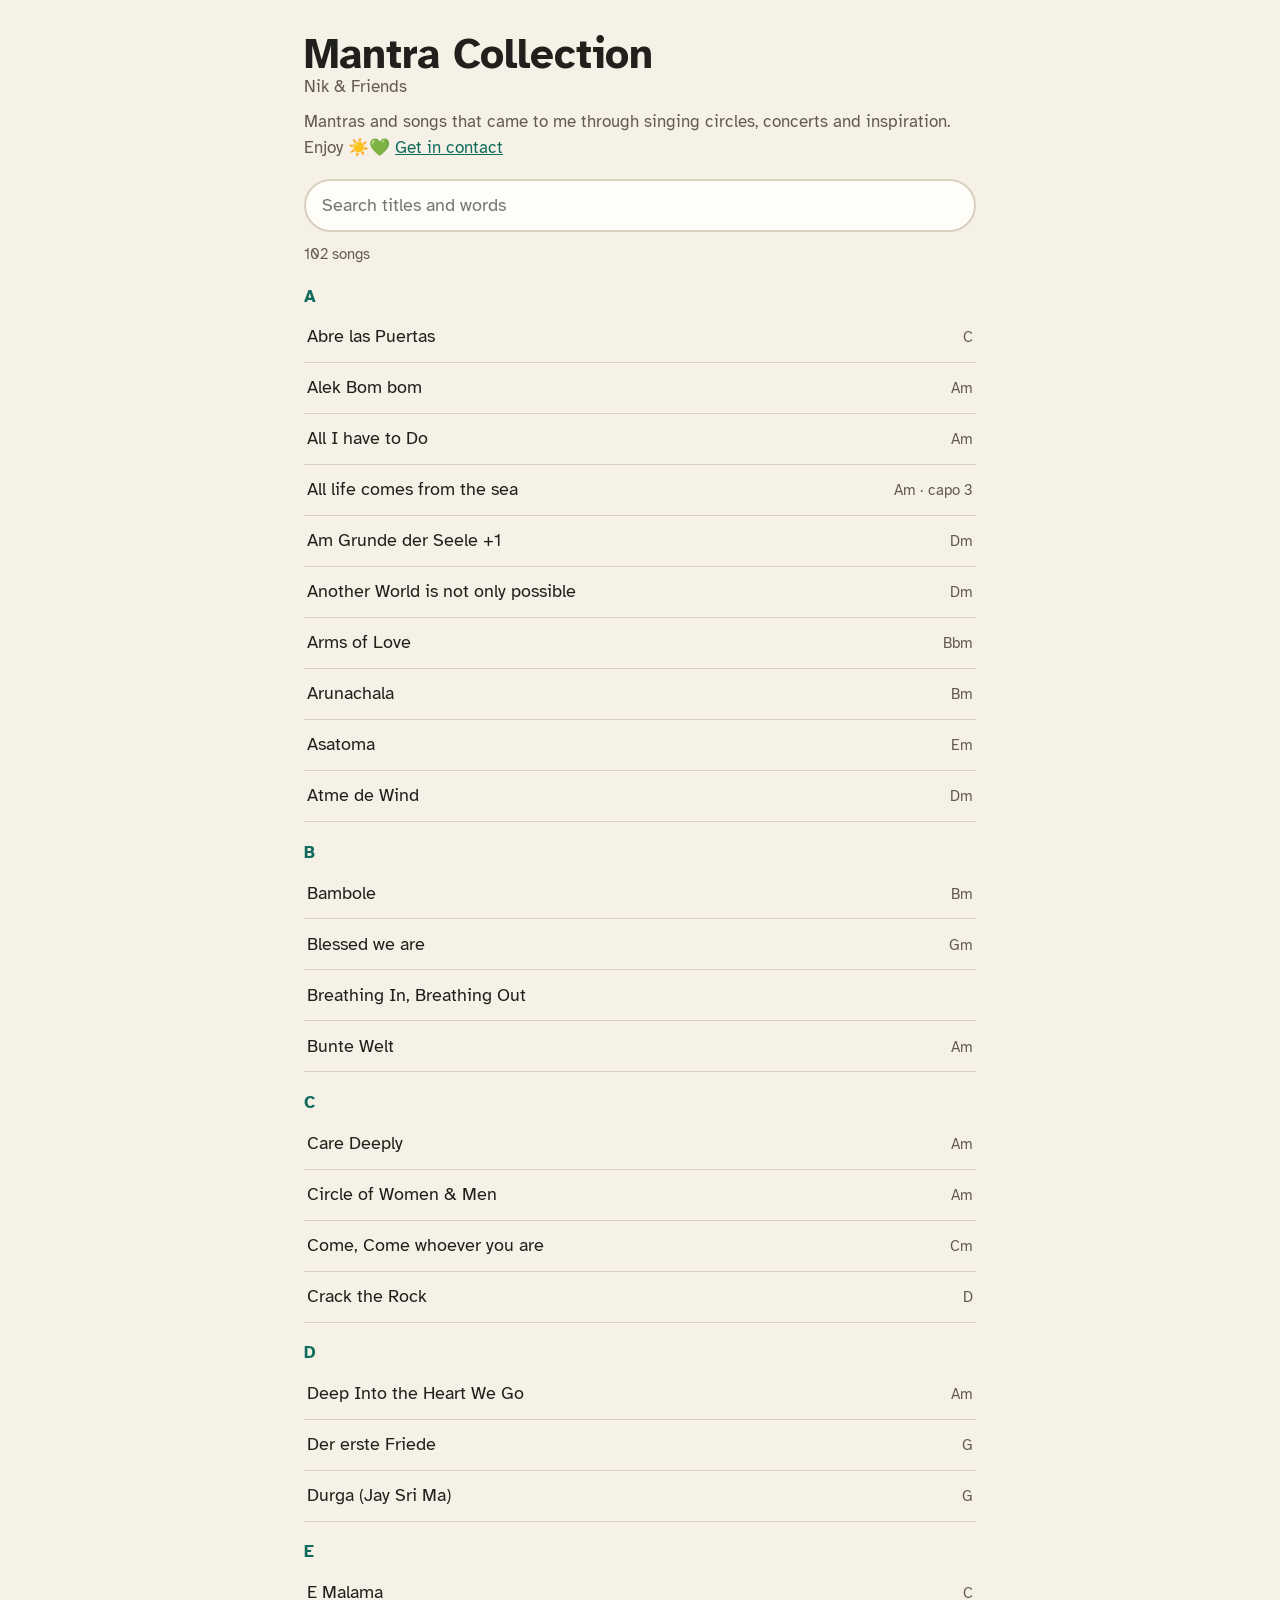
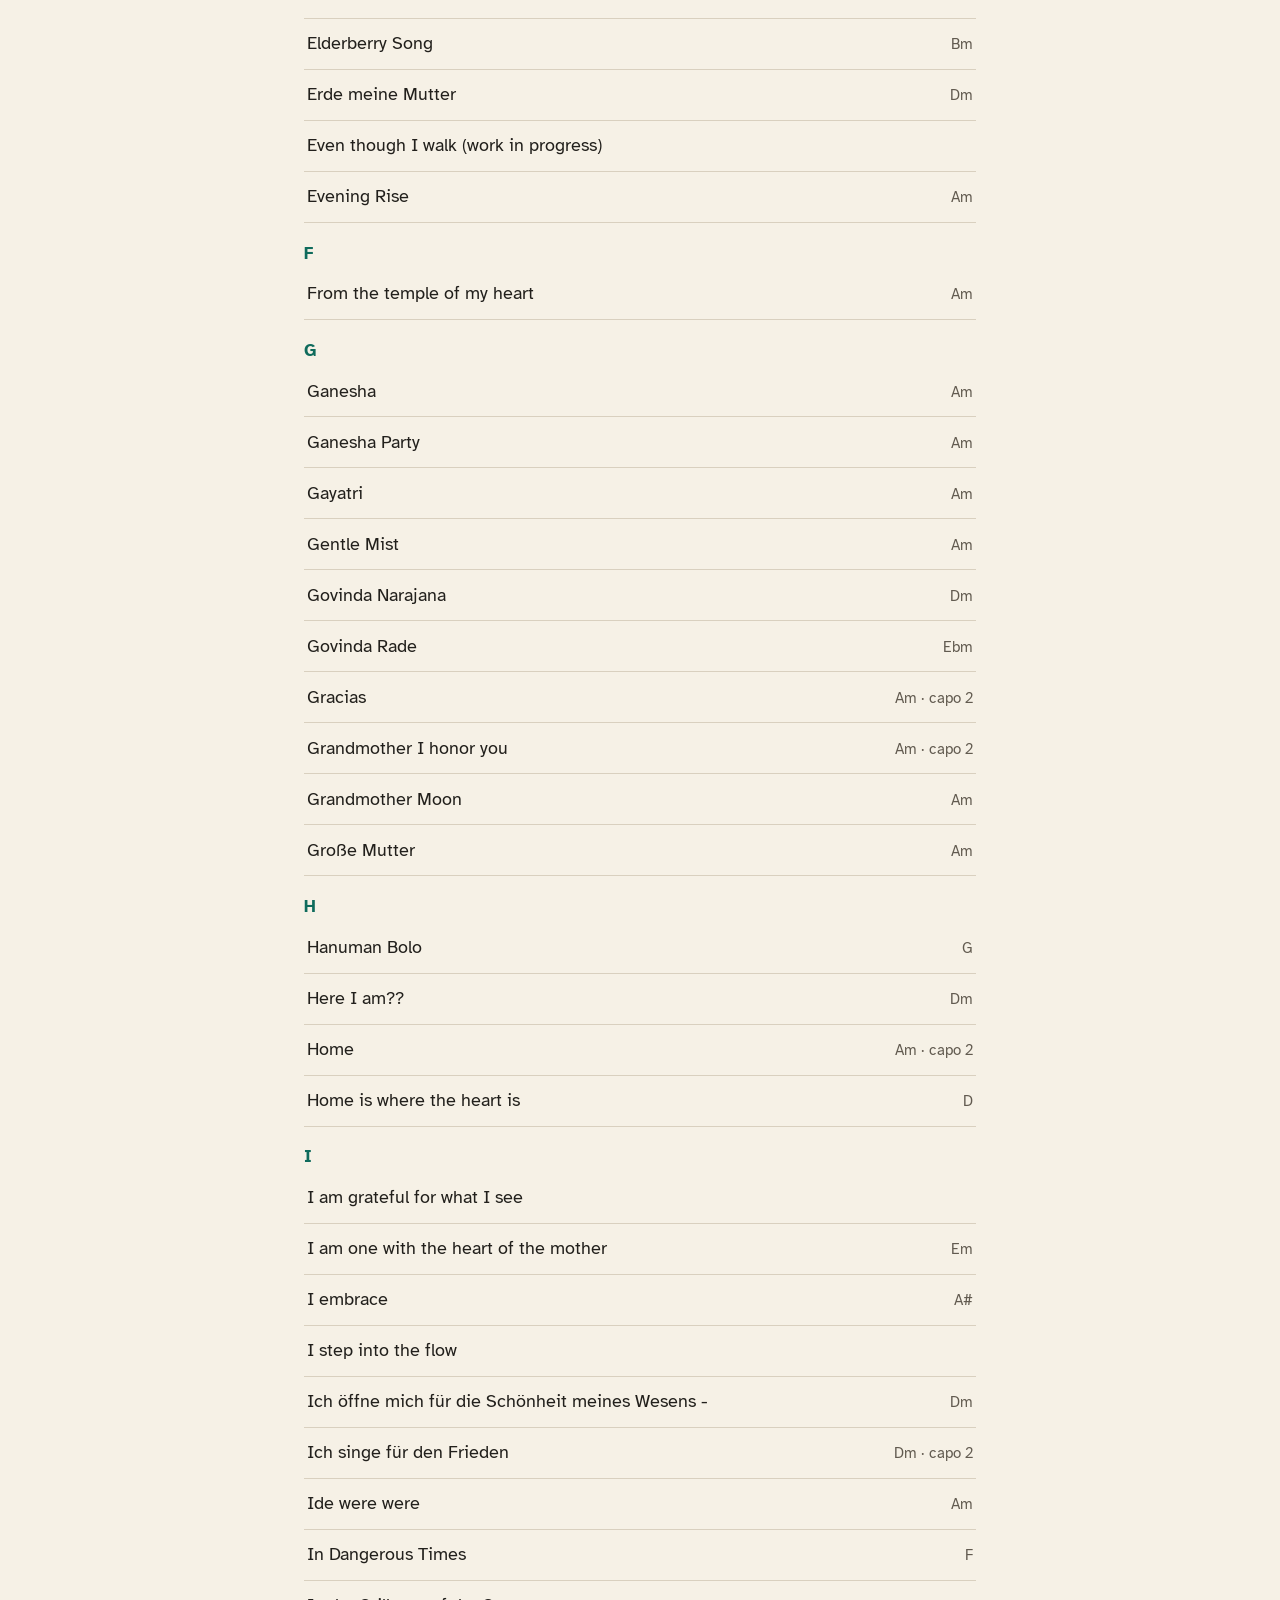
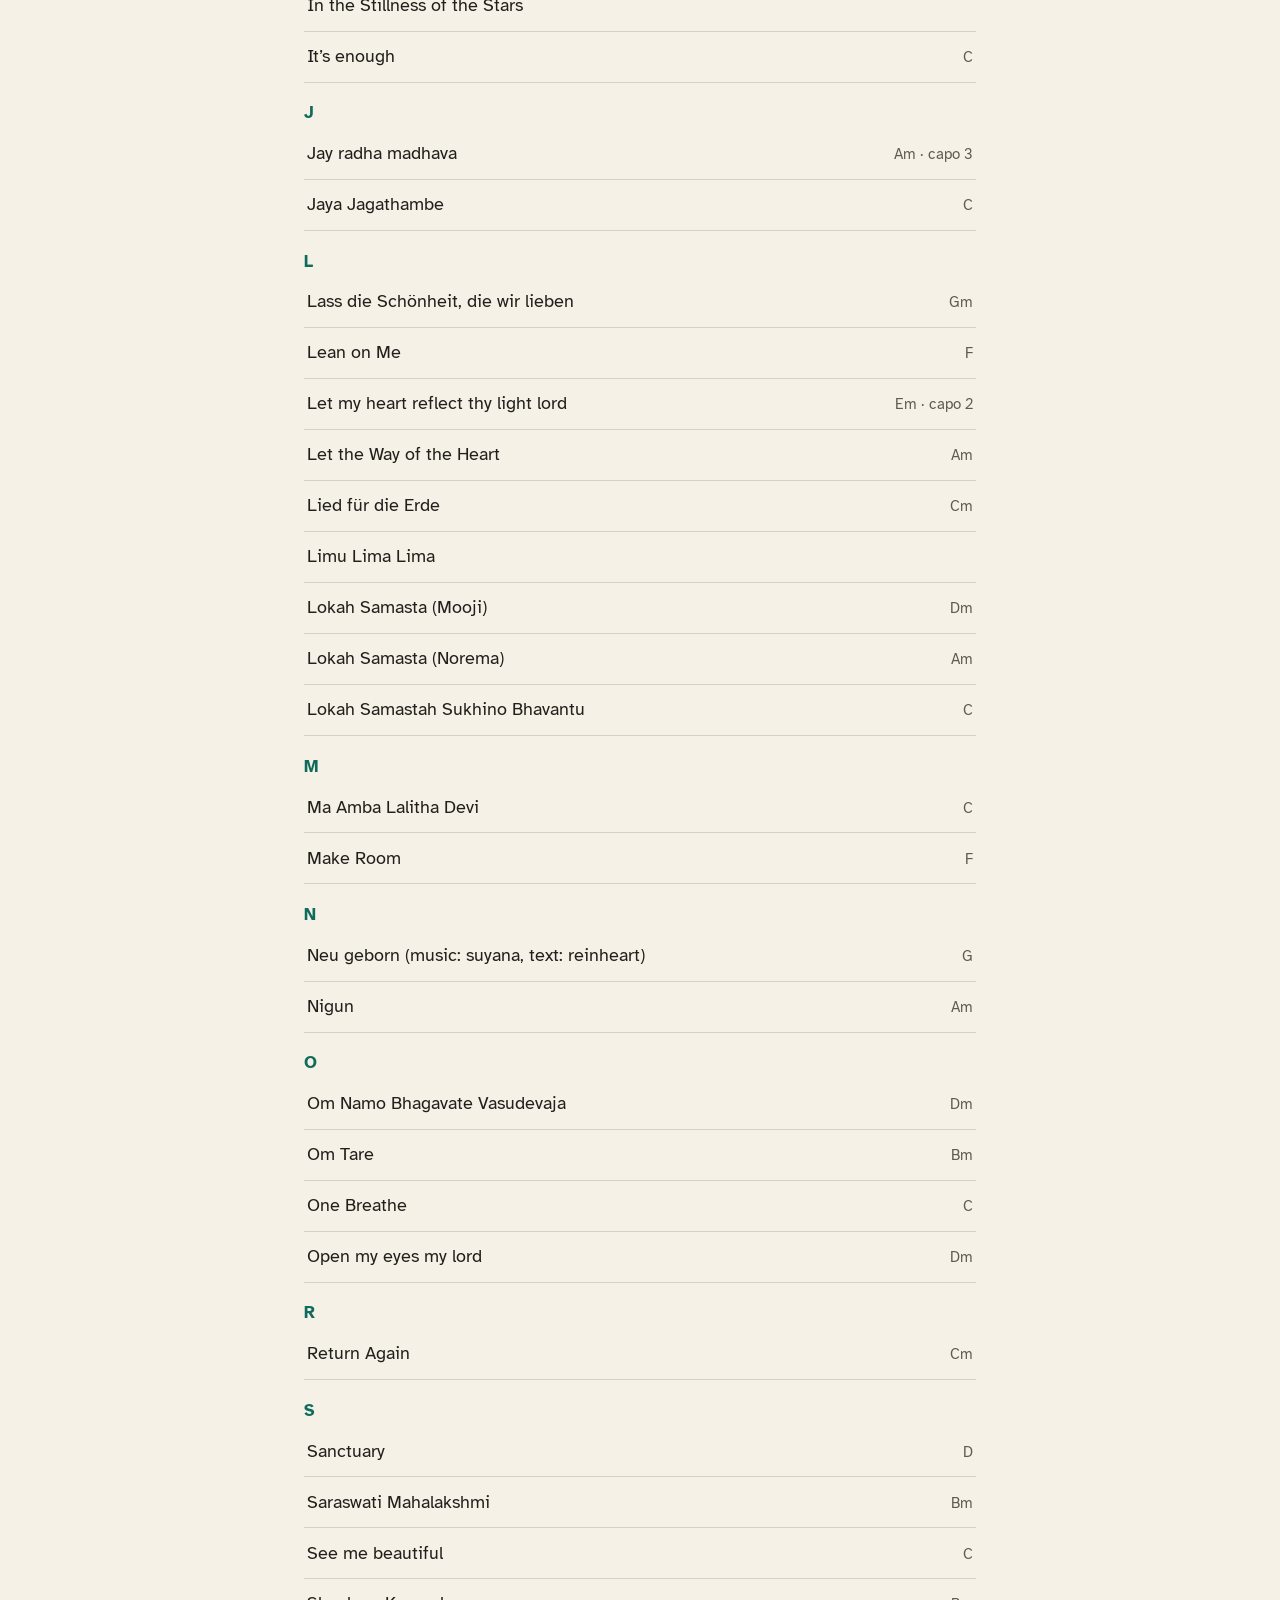
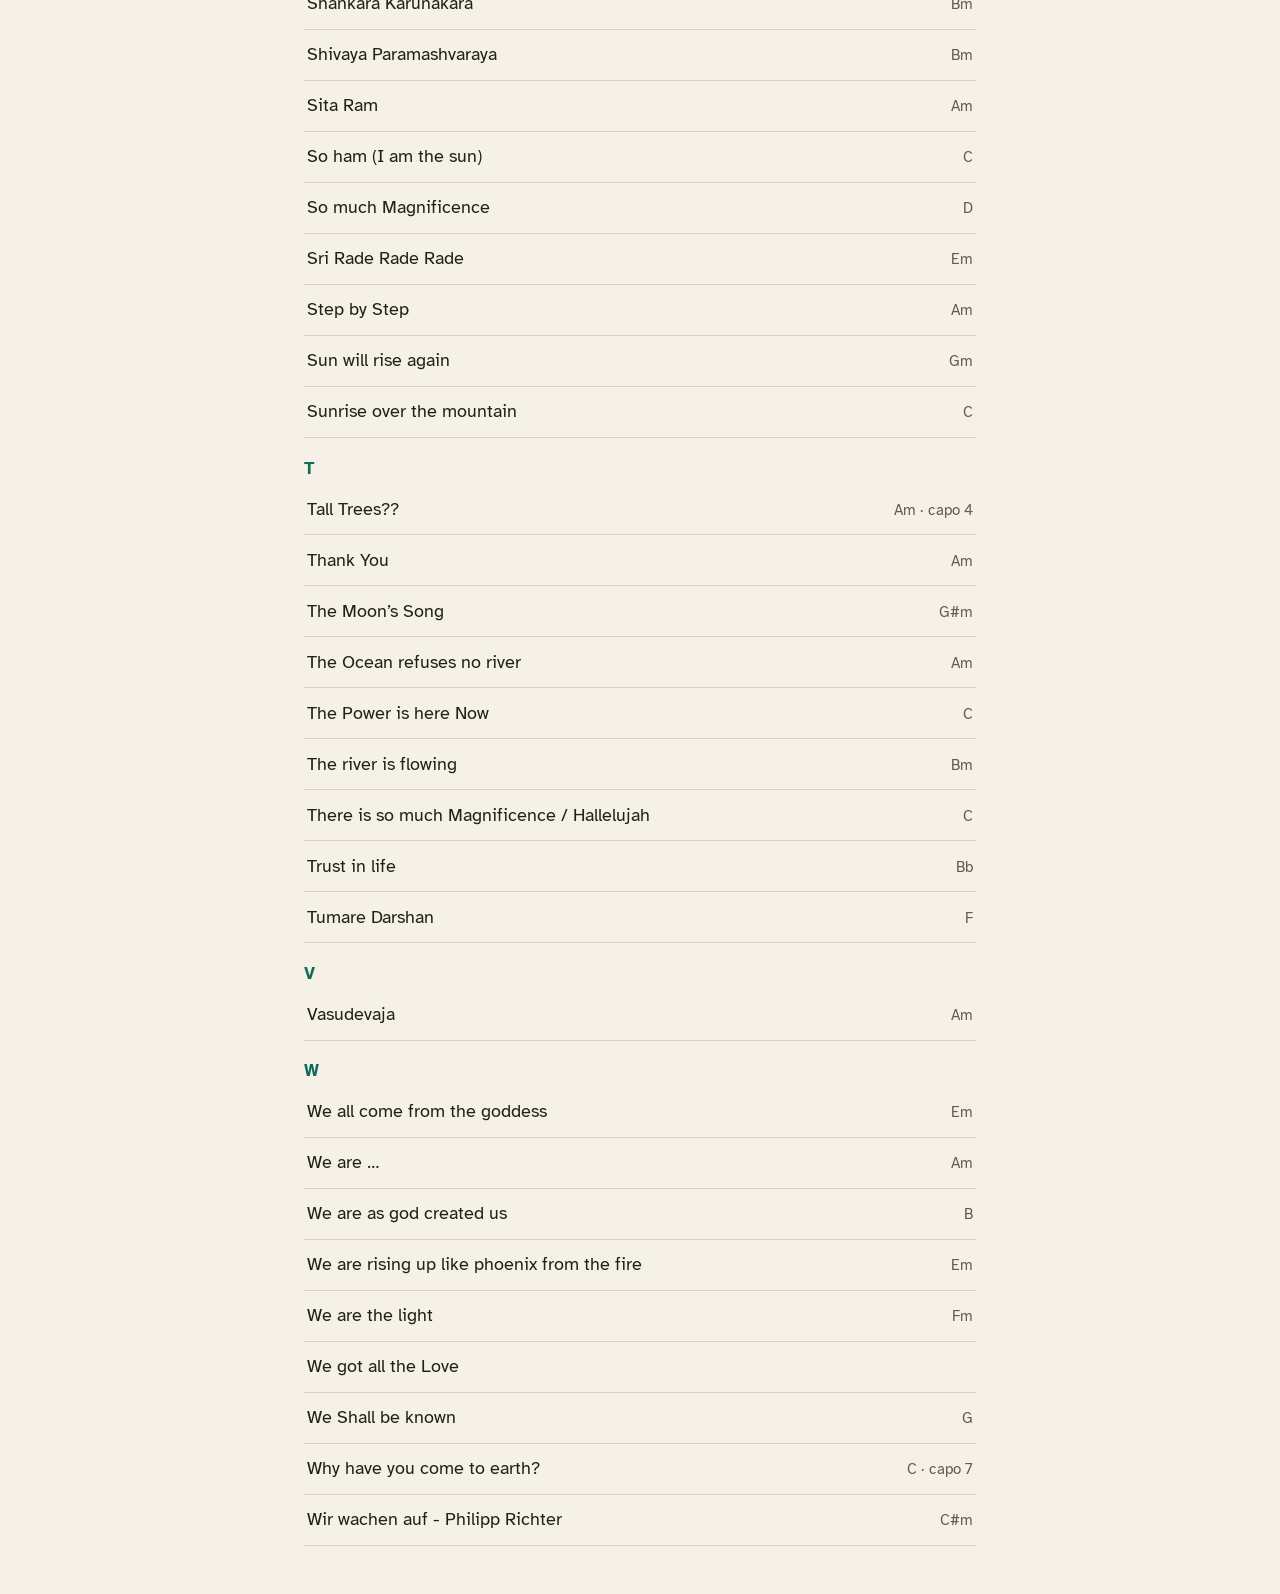
==== index.html @ d0833c35 "Mantra Collection: songbook app with 102 songs Single-page songbook with search, transposing, capo a" ====
<!DOCTYPE html>
<html lang="en">
<head>
<meta charset="utf-8">
<meta name="viewport" content="width=device-width, initial-scale=1, viewport-fit=cover">
<title>Mantra Collection | Nik &amp; Friends</title>
<meta name="description" content="Mantras and songs from singing circles: words and chords, in any key.">
<meta property="og:title" content="Mantra Collection | Nik &amp; Friends">
<meta property="og:description" content="Mantras and songs from singing circles: words and chords, in any key.">
<link rel="stylesheet" href="assets/fonts.css">
<!-- Add to home screen; the book keeps working offline (sw.js) -->
<link rel="manifest" href="manifest.webmanifest">
<link rel="icon" href="assets/icons/icon.svg" type="image/svg+xml">
<link rel="apple-touch-icon" href="assets/icons/apple-touch-icon.png">
<meta name="apple-mobile-web-app-title" content="Mantras">
<meta name="apple-mobile-web-app-capable" content="yes">
<meta name="mobile-web-app-capable" content="yes">
<meta name="theme-color" content="#f6f1e6" media="(prefers-color-scheme: light)">
<meta name="theme-color" content="#181714" media="(prefers-color-scheme: dark)">
<style>
  :root {
    --paper: #f6f1e6;
    --card: #fffdf8;
    --ink: #22201c;
    --ink-soft: #625b50;
    --line: #d9d0bf;
    --chord: #0f6b5c;
    --sun: #e0a526;
    --body: "Atkinson Hyperlegible", "Helvetica Neue", Arial, sans-serif;
    --size: 1.2rem;
    box-sizing: border-box;
    padding-top: env(safe-area-inset-top, 0px);
    padding-bottom: env(safe-area-inset-bottom, 0px);
  }
  @media (prefers-color-scheme: dark) {
    :root { --paper: #181714; --card: #22201c; --ink: #ece6d8; --ink-soft: #a89f90; --line: #3a362f; --chord: #6fd0b8; }
  }
  *, *::before, *::after { box-sizing: inherit; }
  body { margin: 0; background: var(--paper); color: var(--ink); font-family: var(--body); font-size: 1.0625rem; line-height: 1.5; }
  [hidden] { display: none !important; }
  button, select, input { font: inherit; color: inherit; }
  a { color: var(--chord); }
  :focus-visible { outline: 3px solid var(--chord); outline-offset: 2px; }
  .wrap { max-width: 44rem; margin: 0 auto; padding: 0 1rem; }

  /* The list */
  .top { padding-top: 2rem; padding-bottom: .5rem; }
  .top h1 { margin: 0; font-size: clamp(1.9rem, 7vw, 2.6rem); line-height: 1.1; }
  .top h1 small { display: block; font-size: 1.05rem; font-weight: 400; color: var(--ink-soft); }
  .hello { margin: .8rem 0 0; color: var(--ink-soft); }
  .searchbar { position: sticky; top: 0; z-index: 2; padding: .7rem 0; background: var(--paper); }
  #q { width: 100%; padding: .7rem 1rem; border: 2px solid var(--line); border-radius: 999px; background: var(--card); font-size: 1.1rem; }
  #q:focus { border-color: var(--chord); outline: 0; }
  .count { margin: 0 0 .3rem; font-size: .95rem; color: var(--ink-soft); }
  #list { list-style: none; margin: 0; padding: 0 0 3rem; }
  #list .letter { margin: 1.1rem 0 .2rem; font-weight: 700; color: var(--chord); }
  #list a { display: flex; align-items: baseline; justify-content: space-between; gap: 1rem; padding: .7rem .2rem; border-bottom: 1px solid var(--line); color: var(--ink); text-decoration: none; font-size: 1.15rem; }
  #list a:hover b { text-decoration: underline; }
  #list a b { font-weight: 400; }
  #list a span { flex: none; font-size: .95rem; color: var(--ink-soft); }
  .none { padding: 2rem 0; color: var(--ink-soft); }

  .install { padding: .4rem 0 0; }
  .install-btn { width: 100%; padding: .6rem 1rem; border: 2px solid var(--line); border-radius: 12px; background: var(--card); text-align: left; cursor: pointer; font-weight: 700; }
  .install-btn small { display: block; font-weight: 400; color: var(--ink-soft); }
  .install-how { margin: .5rem 0 0; }
  .install-how svg { vertical-align: -3px; }

  /* A song */
  .bar { position: sticky; top: 0; z-index: 2; background: var(--paper); border-bottom: 1px solid var(--line); }
  .bar .wrap { display: flex; flex-wrap: wrap; align-items: center; gap: .4rem .5rem; padding-top: .5rem; padding-bottom: .5rem; }
  .btn { min-width: 2.6rem; min-height: 2.6rem; padding: 0 .7rem; border: 2px solid var(--line); border-radius: 10px; background: var(--card); cursor: pointer; text-decoration: none; color: var(--ink); display: inline-grid; place-items: center; }
  .btn:hover { border-color: var(--chord); }
  .btn[aria-pressed="true"] { background: var(--ink); border-color: var(--ink); color: var(--paper); }
  .group { display: inline-flex; align-items: center; gap: .3rem; }
  .group output { min-width: 3.2rem; text-align: center; font-weight: 700; }
  .bar select { min-height: 2.6rem; padding: 0 .5rem; border: 2px solid var(--line); border-radius: 10px; background: var(--card); min-width: 0; }
  @media (max-width: 640px) { .second { flex-basis: 100%; } .second select { flex: 1; } }
  .spacer { flex: 1; }
  .song-head { padding: 1.4rem 0 .2rem; }
  .song-head h1 { margin: 0; font-size: clamp(1.7rem, 6vw, 2.3rem); line-height: 1.15; }
  .facts { margin: .3rem 0 0; color: var(--ink-soft); }
  .facts b { color: var(--ink); }
  .links { margin: .5rem 0 0; }
  audio { display: block; width: 100%; margin: .8rem 0 0; }

  #song { padding: .6rem 0 1rem; font-size: var(--size); }
  .sec { margin: 1.3rem 0 0; }
  .sec h2 { margin: 0 0 .2rem; font-size: .8em; letter-spacing: .06em; text-transform: uppercase; color: var(--ink-soft); }
  .line { display: flex; flex-wrap: wrap; align-items: flex-end; margin: .15em 0; }
  .word { display: inline-flex; align-items: flex-end; }
  .seg { display: inline-flex; flex-direction: column; }
  .ch { min-height: 1.3em; padding-right: .45em; font-weight: 700; line-height: 1.3; color: var(--chord); white-space: nowrap; }
  .ly { white-space: pre; line-height: 1.35; }
  .chord-only { margin: .55em 0 -.1em; }
  .chord-only .ch { min-height: 0; padding-right: .9em; }
  .chord-only .between { font-weight: 400; color: var(--ink-soft); }
  .stretched .ly::after { content: "-"; }
  .remark { margin: .2em 0; font-size: .85em; font-style: italic; color: var(--ink-soft); }
  body.no-chords .ch, body.no-chords .chord-only { display: none; }

  details { margin: 1.5rem 0 0; border: 1px solid var(--line); border-radius: 12px; background: var(--card); }
  summary { padding: .8rem 1rem; font-weight: 700; cursor: pointer; }
  details div { padding: 0 1rem 1rem; white-space: pre-wrap; }
  .foot { padding: 2rem 0 3rem; display: flex; justify-content: space-between; gap: 1rem; }
  .foot a { color: var(--ink); max-width: 48%; }

  @media print {
    .bar, .foot, audio, .links { display: none !important; }
    body { background: #fff; color: #000; }
    details div { display: block; }
  }
</style>
</head>
<body>

<div id="home">
  <header class="wrap top">
    <h1>Mantra Collection <small>Nik &amp; Friends</small></h1>
    <p class="hello">Mantras and songs that came to me through singing circles, concerts and inspiration. Enjoy ☀️💚
      <a href="https://linktr.ee/nikschreiner">Get in contact</a></p>
    <!-- Shown only where it helps: Android/Chrome (one tap installs) and iPhone/iPad Safari (tap shows the two steps) -->
    <section class="install" id="install" hidden aria-label="Add to home screen">
      <button class="install-btn" id="installBtn" type="button">Add the collection to your home screen<small>It opens like an app and works without signal.</small></button>
      <p class="install-how" id="installHow" hidden>On iPhone or iPad: tap the Share button
        <svg width="18" height="18" viewBox="0 0 24 24" fill="none" stroke="currentColor" stroke-width="2" stroke-linecap="round" stroke-linejoin="round" aria-hidden="true"><path d="M12 3v12"/><path d="M8 7l4-4 4 4"/><path d="M6 11v9h12v-9"/></svg>
        then <b>Add to Home Screen</b>.</p>
    </section>
  </header>
  <div class="searchbar"><div class="wrap">
    <input id="q" type="search" placeholder="Search titles and words" aria-label="Search titles and words" autocomplete="off" autocapitalize="off" spellcheck="false">
  </div></div>
  <main class="wrap">
    <p class="count" id="count" aria-live="polite"></p>
    <ul id="list"></ul>
  </main>
</div>

<div id="page" hidden>
  <div class="bar"><div class="wrap">
    <a class="btn" href="#" aria-label="Back to all songs">←</a>
    <span class="group" id="keyGroup">
      <button class="btn" id="keyDown" aria-label="Transpose down a half step">−</button>
      <output id="keyOut" aria-label="Key"></output>
      <button class="btn" id="keyUp" aria-label="Transpose up a half step">+</button>
    </span>
    <span class="spacer"></span>
    <span class="group">
      <button class="btn" id="smaller" aria-label="Smaller text">A−</button>
      <button class="btn" id="bigger" aria-label="Bigger text">A+</button>
    </span>
    <span class="group second">
      <select id="capoPick" aria-label="Capo"></select>
      <button class="btn" id="chordsBtn" aria-pressed="true">Chords</button>
    </span>
  </div></div>
  <article class="wrap">
    <header class="song-head">
      <h1 id="title"></h1>
      <p class="facts" id="facts"></p>
      <p class="links" id="links" hidden></p>
      <audio id="audio" controls preload="none" hidden></audio>
    </header>
    <div id="song"></div>
    <div id="texts"></div>
    <nav class="foot" id="foot" aria-label="Next and previous song"></nav>
  </article>
</div>

<script src="songs.js"></script>
<script src="app.js"></script>
<script>
/* Offline: the first visit saves the whole collection on the phone, so it opens without signal */
if ('serviceWorker' in navigator && (location.protocol === 'https:' || location.hostname === 'localhost')) navigator.serviceWorker.register('sw.js').catch(() => {});
</script>
</body>
</html>
---- assets/fonts.css ----
/* Atkinson Hyperlegible, hosted with the site so pages work offline (SIL Open Font License, from Fontsource). */
@font-face {
  font-family: 'Atkinson Hyperlegible'; font-style: normal; font-display: swap; font-weight: 400;
  src: url(fonts/atkinson-hyperlegible-latin-ext-400-normal.woff2) format('woff2');
  unicode-range: U+0100-02BA,U+02BD-02C5,U+02C7-02CC,U+02CE-02D7,U+02DD-02FF,U+0304,U+0308,U+0329,U+1D00-1DBF,U+1E00-1E9F,U+1EF2-1EFF,U+2020,U+20A0-20AB,U+20AD-20C0,U+2113,U+2C60-2C7F,U+A720-A7FF;
}
@font-face {
  font-family: 'Atkinson Hyperlegible'; font-style: normal; font-display: swap; font-weight: 400;
  src: url(fonts/atkinson-hyperlegible-latin-400-normal.woff2) format('woff2');
  unicode-range: U+0000-00FF,U+0131,U+0152-0153,U+02BB-02BC,U+02C6,U+02DA,U+02DC,U+0304,U+0308,U+0329,U+2000-206F,U+20AC,U+2122,U+2191,U+2193,U+2212,U+2215,U+FEFF,U+FFFD;
}
@font-face {
  font-family: 'Atkinson Hyperlegible'; font-style: normal; font-display: swap; font-weight: 700;
  src: url(fonts/atkinson-hyperlegible-latin-ext-700-normal.woff2) format('woff2');
  unicode-range: U+0100-02BA,U+02BD-02C5,U+02C7-02CC,U+02CE-02D7,U+02DD-02FF,U+0304,U+0308,U+0329,U+1D00-1DBF,U+1E00-1E9F,U+1EF2-1EFF,U+2020,U+20A0-20AB,U+20AD-20C0,U+2113,U+2C60-2C7F,U+A720-A7FF;
}
@font-face {
  font-family: 'Atkinson Hyperlegible'; font-style: normal; font-display: swap; font-weight: 700;
  src: url(fonts/atkinson-hyperlegible-latin-700-normal.woff2) format('woff2');
  unicode-range: U+0000-00FF,U+0131,U+0152-0153,U+02BB-02BC,U+02C6,U+02DA,U+02DC,U+0304,U+0308,U+0329,U+2000-206F,U+20AC,U+2122,U+2191,U+2193,U+2212,U+2215,U+FEFF,U+FFFD;
}
@font-face {
  font-family: 'Atkinson Hyperlegible'; font-style: italic; font-display: swap; font-weight: 400;
  src: url(fonts/atkinson-hyperlegible-latin-ext-400-italic.woff2) format('woff2');
  unicode-range: U+0100-02BA,U+02BD-02C5,U+02C7-02CC,U+02CE-02D7,U+02DD-02FF,U+0304,U+0308,U+0329,U+1D00-1DBF,U+1E00-1E9F,U+1EF2-1EFF,U+2020,U+20A0-20AB,U+20AD-20C0,U+2113,U+2C60-2C7F,U+A720-A7FF;
}
@font-face {
  font-family: 'Atkinson Hyperlegible'; font-style: italic; font-display: swap; font-weight: 400;
  src: url(fonts/atkinson-hyperlegible-latin-400-italic.woff2) format('woff2');
  unicode-range: U+0000-00FF,U+0131,U+0152-0153,U+02BB-02BC,U+02C6,U+02DA,U+02DC,U+0304,U+0308,U+0329,U+2000-206F,U+20AC,U+2122,U+2191,U+2193,U+2212,U+2215,U+FEFF,U+FFFD;
}
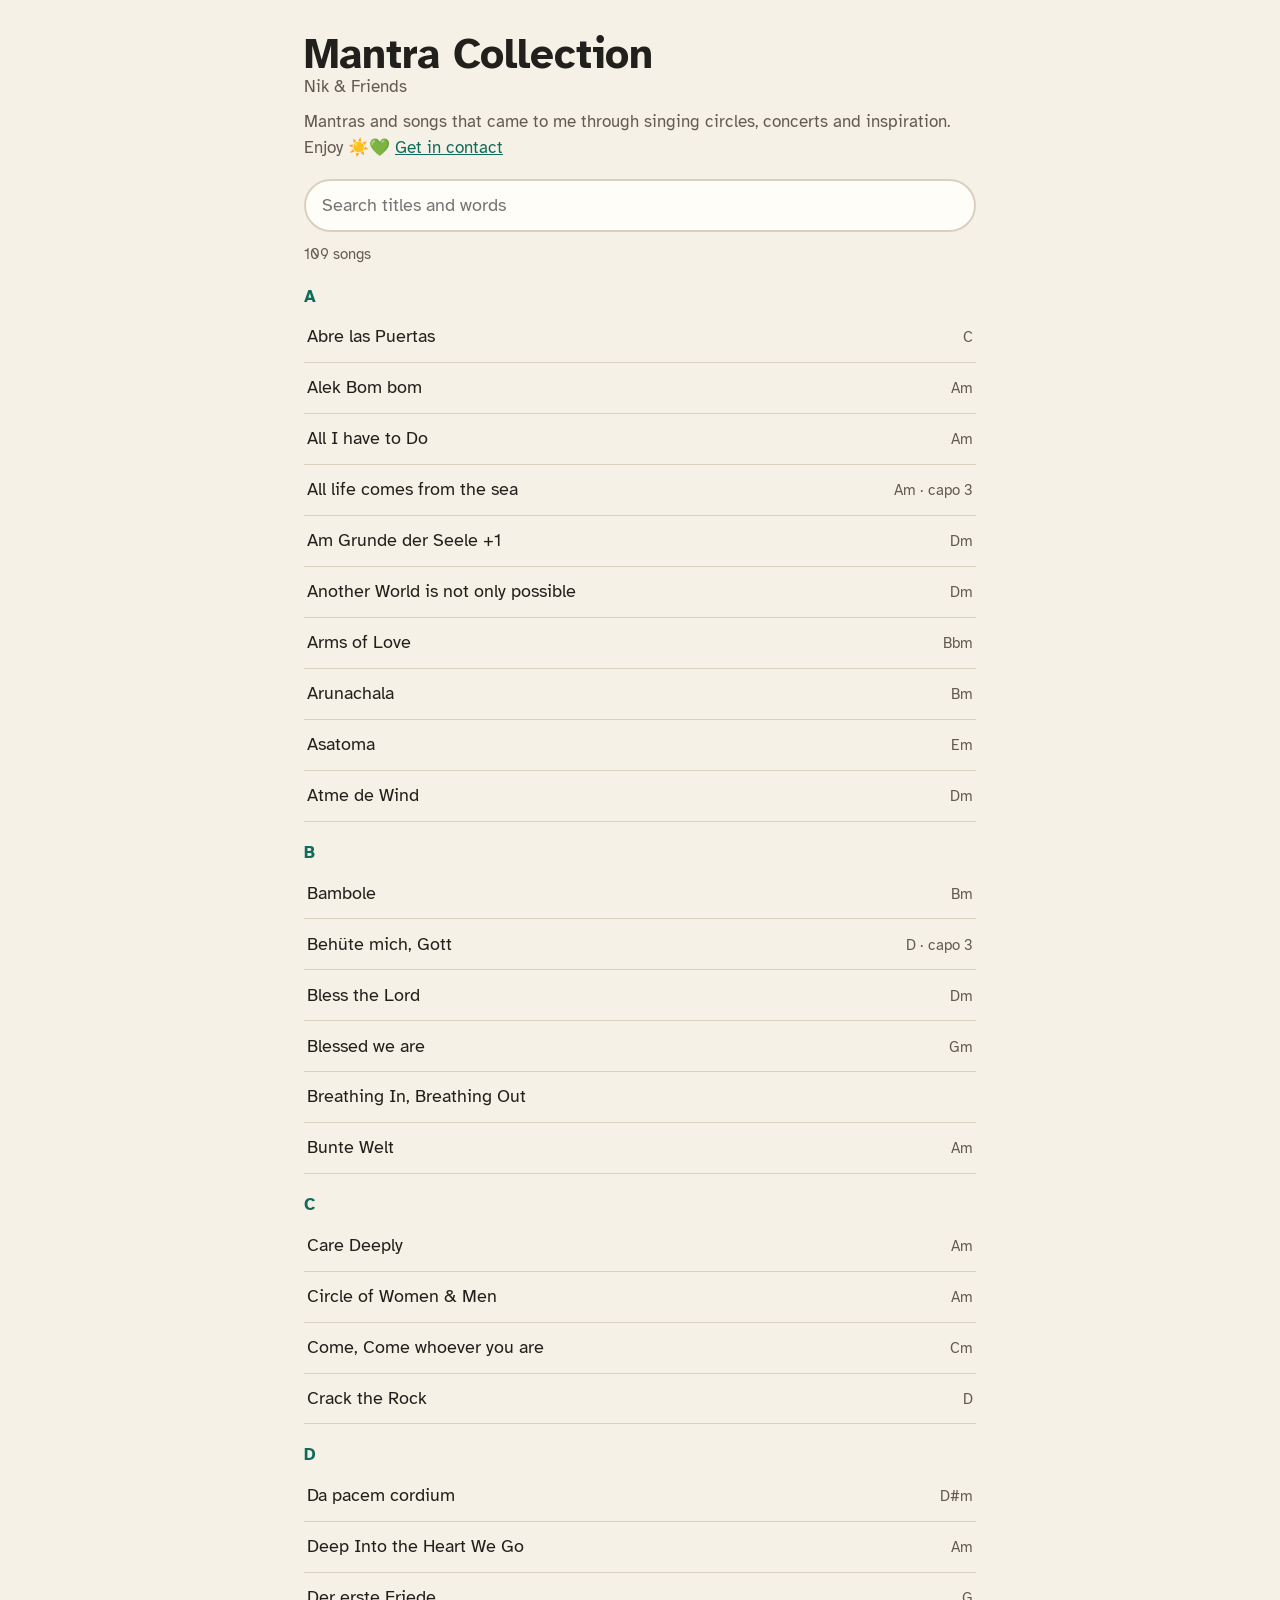
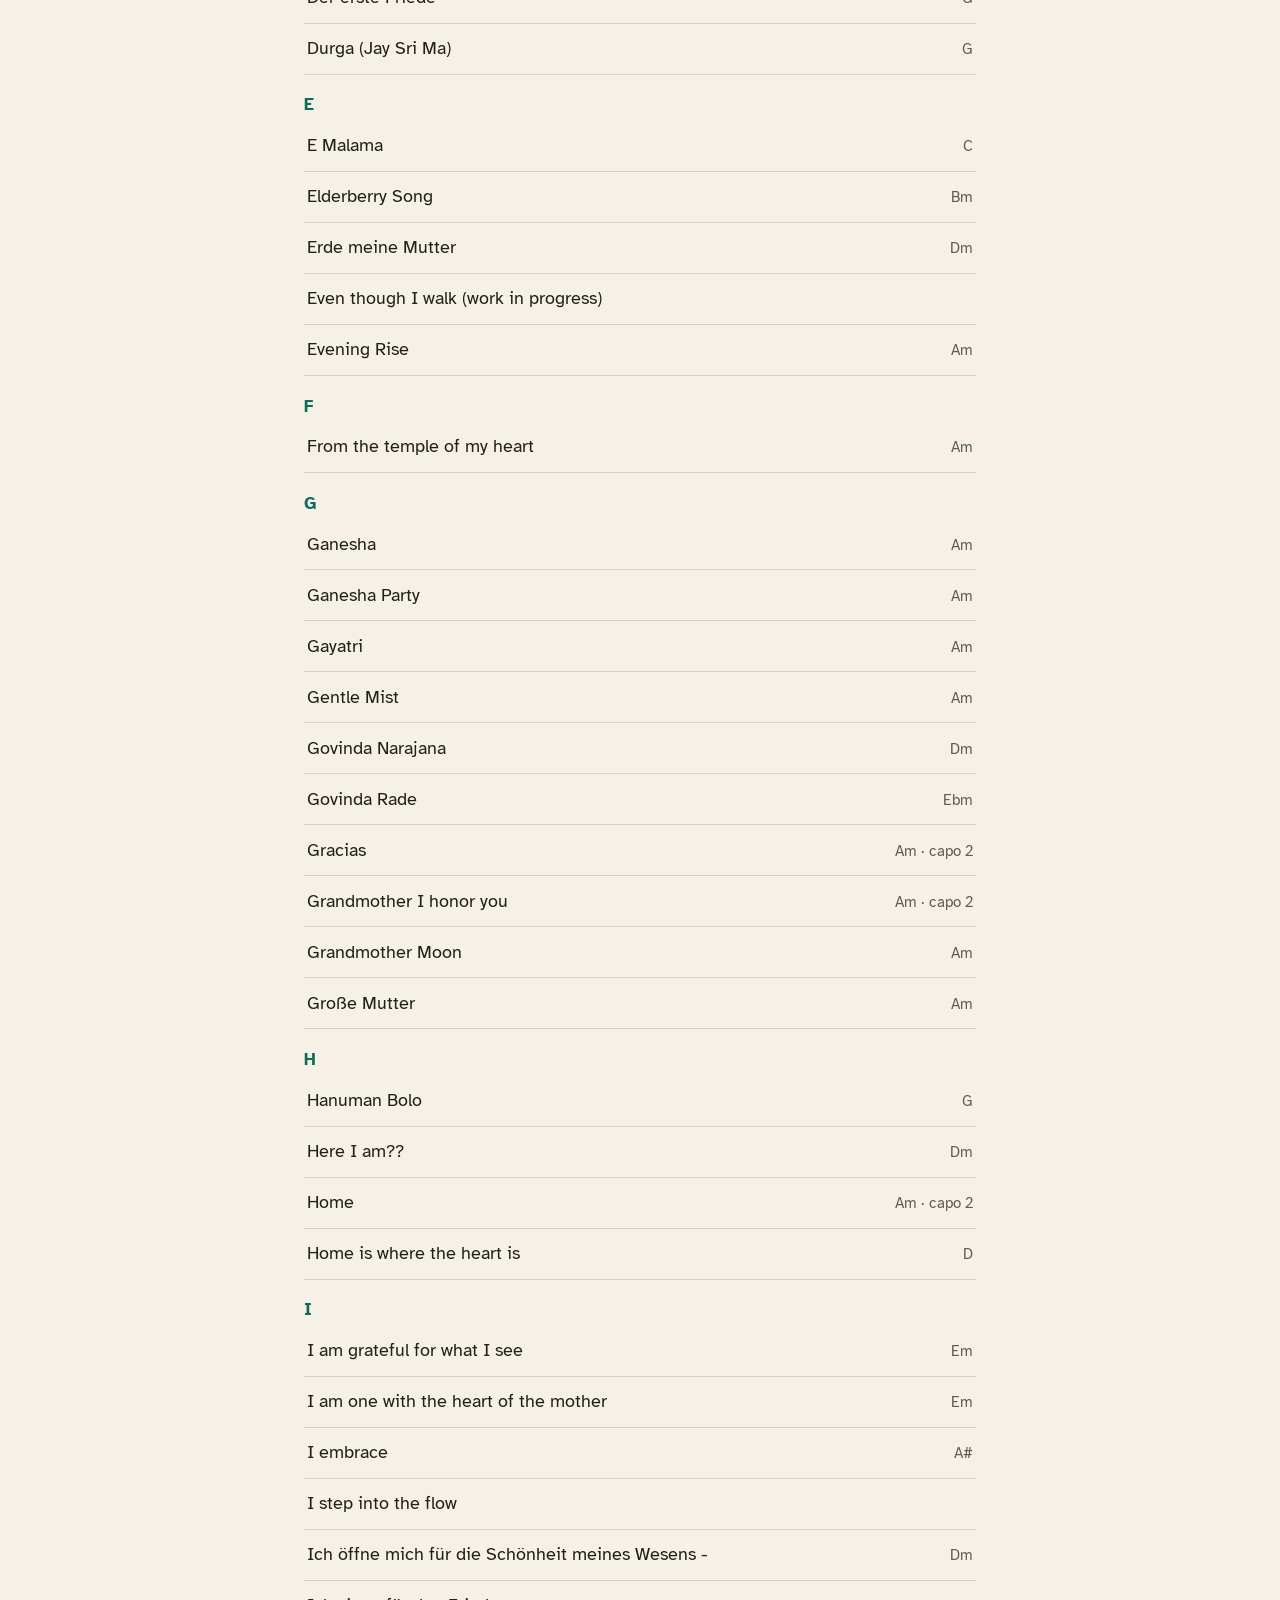
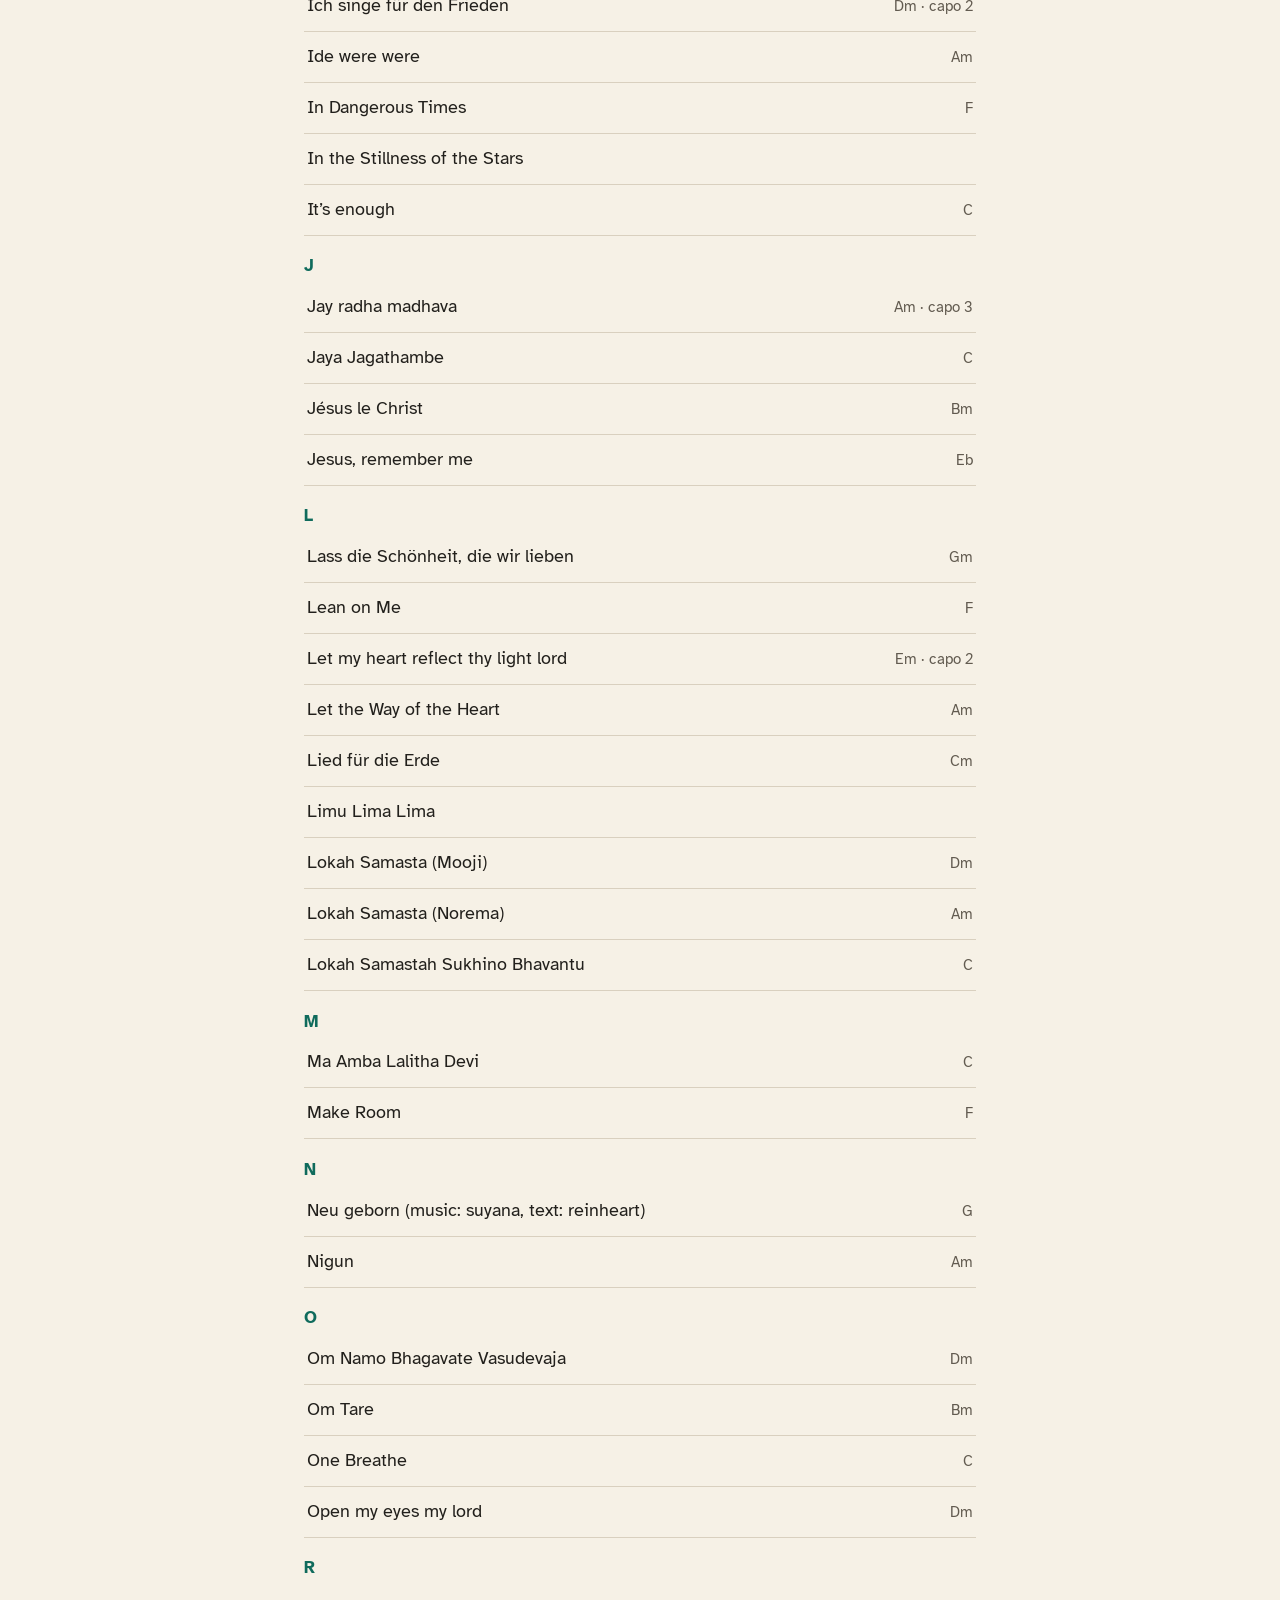
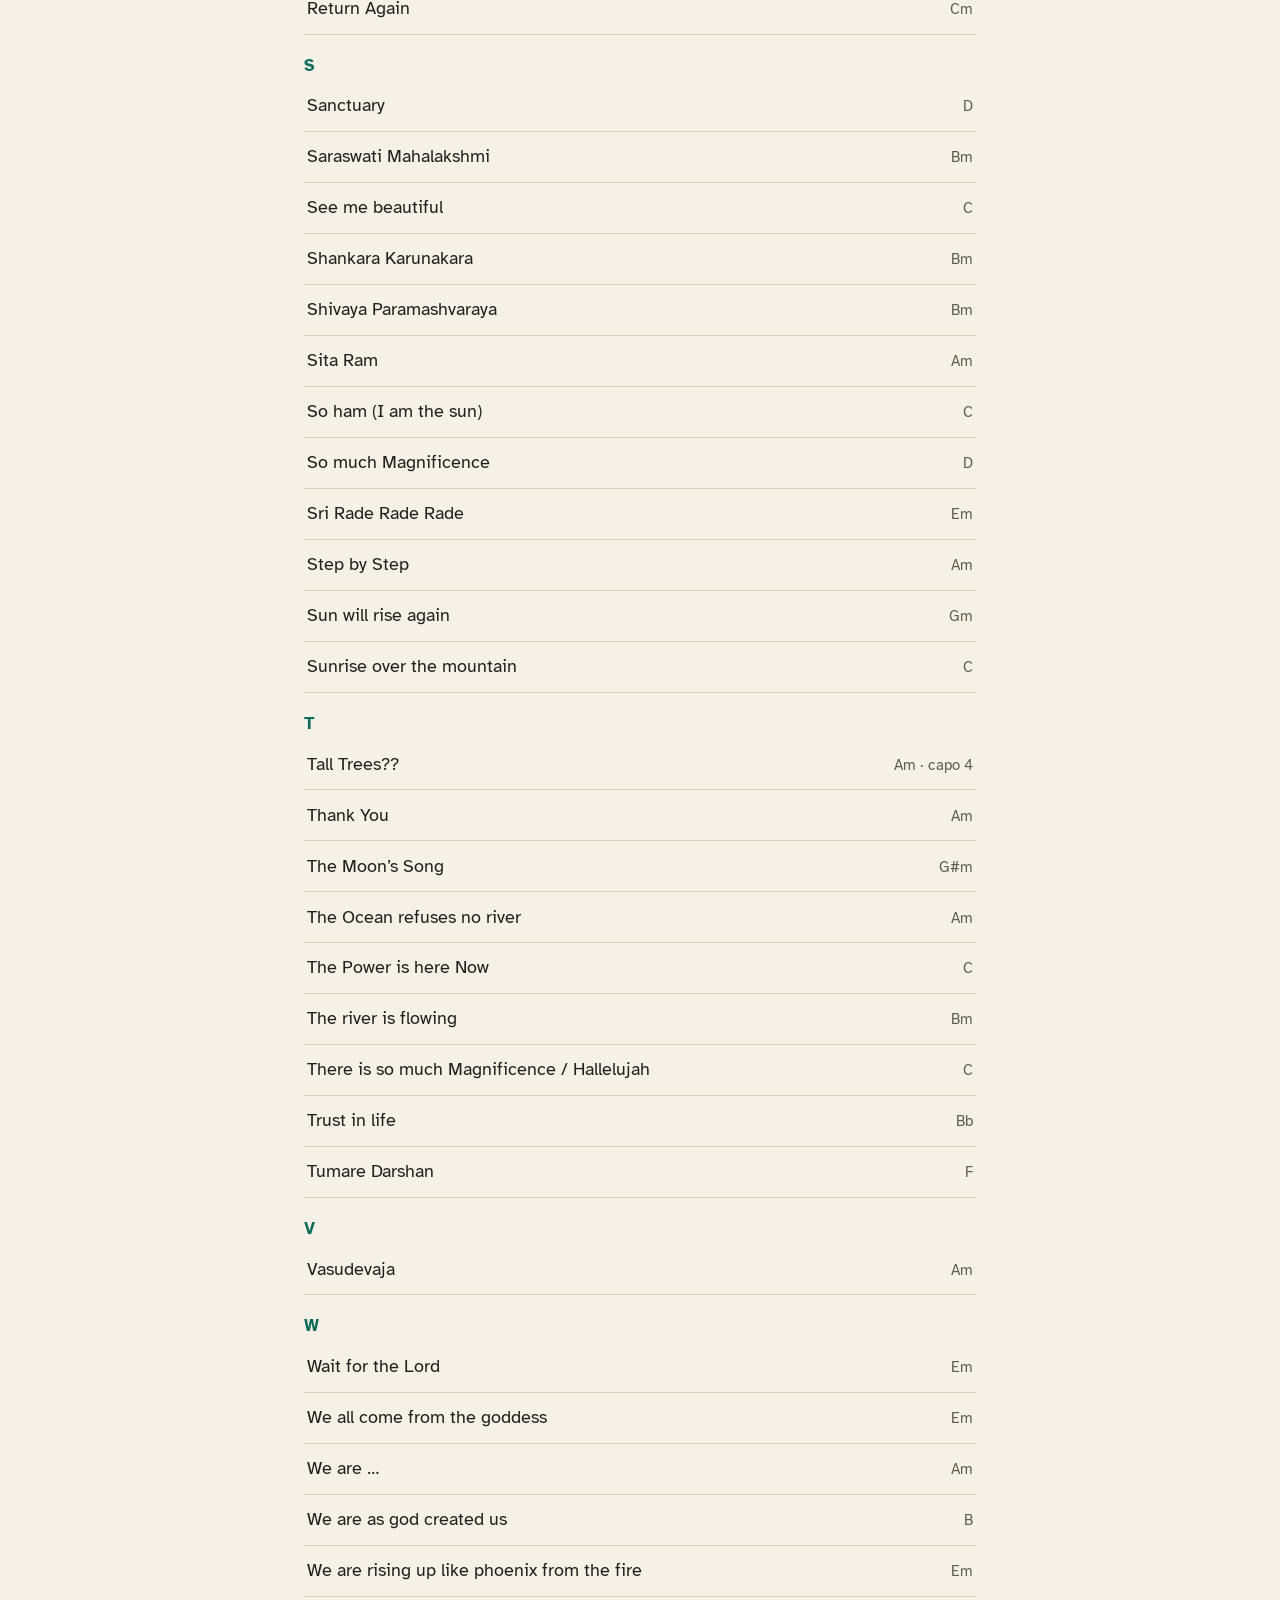
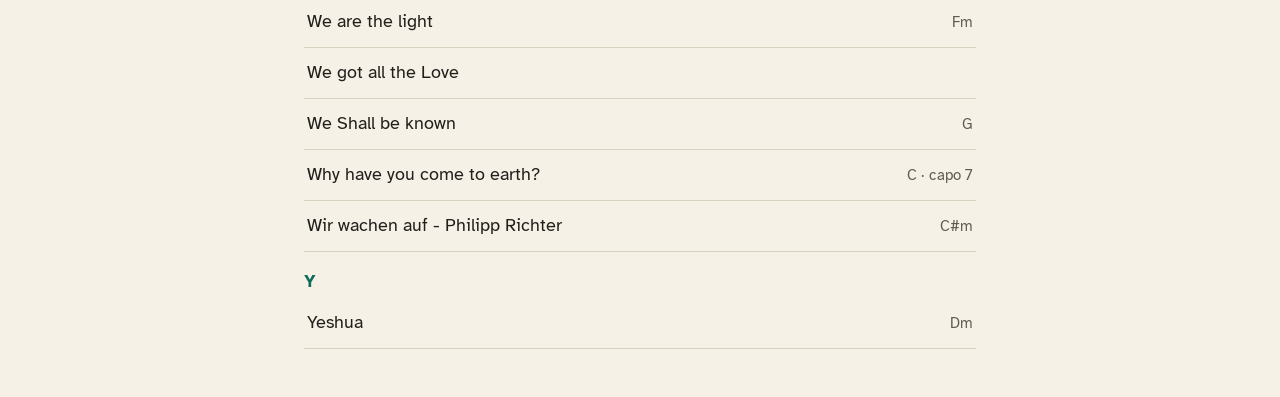
==== commit d140b503: "Add recordings, eight new songs and a chord sheet importer - Download the 30 recordings from Notion " ====
--- a/index.html
+++ b/index.html
@@ -82,7 +82,9 @@
   .facts { margin: .3rem 0 0; color: var(--ink-soft); }
   .facts b { color: var(--ink); }
   .links { margin: .5rem 0 0; }
-  audio { display: block; width: 100%; margin: .8rem 0 0; }
+  #audio figure { margin: .8rem 0 0; }
+  #audio figcaption { font-size: .95rem; color: var(--ink-soft); }
+  audio { display: block; width: 100%; }
 
   #song { padding: .6rem 0 1rem; font-size: var(--size); }
   .sec { margin: 1.3rem 0 0; }
@@ -106,7 +108,7 @@
   .foot a { color: var(--ink); max-width: 48%; }
 
   @media print {
-    .bar, .foot, audio, .links { display: none !important; }
+    .bar, .foot, #audio, .links { display: none !important; }
     body { background: #fff; color: #000; }
     details div { display: block; }
   }
@@ -159,7 +161,7 @@
       <h1 id="title"></h1>
       <p class="facts" id="facts"></p>
       <p class="links" id="links" hidden></p>
-      <audio id="audio" controls preload="none" hidden></audio>
+      <div id="audio"></div>
     </header>
     <div id="song"></div>
     <div id="texts"></div>
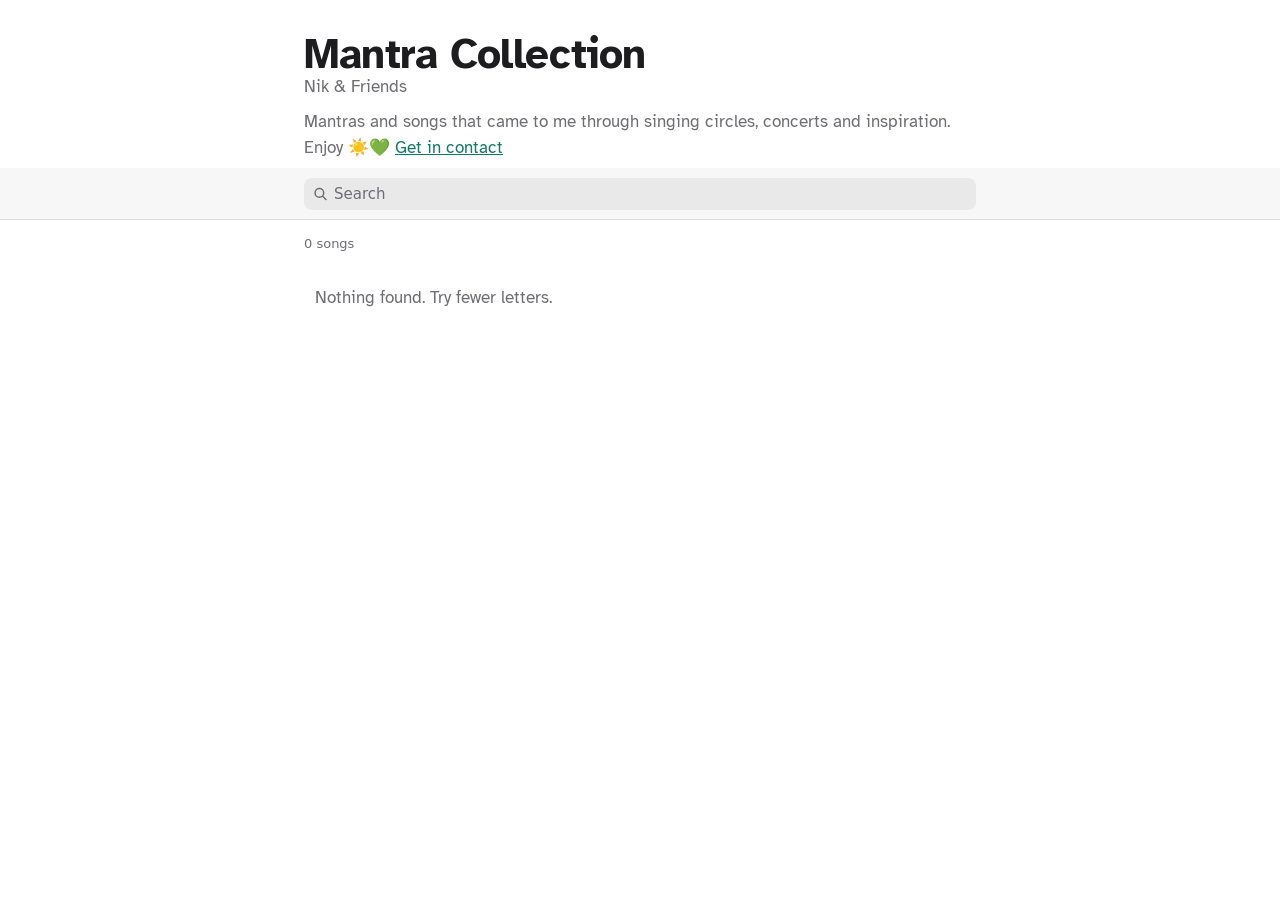
==== commit 6675a0fc: "macOS-style controls, natural word spacing, and a page for checking chords - Controls follow macOS: " ====
--- a/index.html
+++ b/index.html
@@ -15,97 +15,156 @@
 <meta name="apple-mobile-web-app-title" content="Mantras">
 <meta name="apple-mobile-web-app-capable" content="yes">
 <meta name="mobile-web-app-capable" content="yes">
-<meta name="theme-color" content="#f6f1e6" media="(prefers-color-scheme: light)">
-<meta name="theme-color" content="#181714" media="(prefers-color-scheme: dark)">
+<meta name="theme-color" content="#f6f6f6" media="(prefers-color-scheme: light)">
+<meta name="theme-color" content="#282828" media="(prefers-color-scheme: dark)">
 <style>
+  /* Controls look and behave like macOS: system font, quiet grey surfaces, one accent colour (the chord green). */
   :root {
-    --paper: #f6f1e6;
-    --card: #fffdf8;
-    --ink: #22201c;
-    --ink-soft: #625b50;
-    --line: #d9d0bf;
+    --window: #ffffff;
+    --bar: rgba(246, 246, 246, .82);
+    --ink: #1d1d1f;
+    --ink-soft: #6e6e73;
+    --line: rgba(0, 0, 0, .1);
+    --control: #ffffff;
+    --control-edge: 0 0 0 .5px rgba(0, 0, 0, .14), 0 .5px 1.5px rgba(0, 0, 0, .16);
+    --well: rgba(0, 0, 0, .055);
+    --hover: rgba(0, 0, 0, .05);
+    --press: rgba(0, 0, 0, .1);
+    --group: rgba(0, 0, 0, .03);
+    --accent: #0f7a66;
     --chord: #0f6b5c;
-    --sun: #e0a526;
+    --ui: -apple-system, BlinkMacSystemFont, "SF Pro Text", system-ui, "Helvetica Neue", Helvetica, Arial, sans-serif;
     --body: "Atkinson Hyperlegible", "Helvetica Neue", Arial, sans-serif;
     --size: 1.2rem;
+    --h: 28px;   /* height of a control; taller where a finger does the pressing */
+    color-scheme: light dark;
     box-sizing: border-box;
     padding-top: env(safe-area-inset-top, 0px);
     padding-bottom: env(safe-area-inset-bottom, 0px);
   }
+  @media (pointer: coarse) { :root { --h: 38px; } }
   @media (prefers-color-scheme: dark) {
-    :root { --paper: #181714; --card: #22201c; --ink: #ece6d8; --ink-soft: #a89f90; --line: #3a362f; --chord: #6fd0b8; }
+    :root { --window: #1e1e1e; --bar: rgba(40, 40, 40, .8); --ink: #f5f5f7; --ink-soft: #a1a1a6; --line: rgba(255, 255, 255, .13);
+      --control: #636366; --control-edge: 0 0 0 .5px rgba(0, 0, 0, .4), 0 .5px 1px rgba(0, 0, 0, .3), inset 0 .5px 0 rgba(255, 255, 255, .12);
+      --well: rgba(255, 255, 255, .09); --hover: rgba(255, 255, 255, .07); --press: rgba(255, 255, 255, .14); --group: rgba(255, 255, 255, .05);
+      --accent: #2bb39a; --chord: #6fd0b8; }
   }
   *, *::before, *::after { box-sizing: inherit; }
-  body { margin: 0; background: var(--paper); color: var(--ink); font-family: var(--body); font-size: 1.0625rem; line-height: 1.5; }
+  body { margin: 0; background: var(--window); color: var(--ink); font-family: var(--body); font-size: 1.0625rem; line-height: 1.5; -webkit-font-smoothing: antialiased; }
   [hidden] { display: none !important; }
-  button, select, input { font: inherit; color: inherit; }
-  a { color: var(--chord); }
-  :focus-visible { outline: 3px solid var(--chord); outline-offset: 2px; }
+  button, select, input { font: inherit; color: inherit; margin: 0; }
+  a { color: var(--accent); }
+  :focus-visible { outline: 3.5px solid color-mix(in srgb, var(--accent) 55%, transparent); outline-offset: 1px; }
   .wrap { max-width: 44rem; margin: 0 auto; padding: 0 1rem; }
+
+  /* Push button, and the parts of a segmented control */
+  .btn { display: inline-grid; place-items: center; min-width: calc(var(--h) + 6px); height: var(--h); padding: 0 .7em; border: 0; border-radius: 6px;
+    background: var(--control); box-shadow: var(--control-edge); color: var(--ink); font: 500 13px/1 var(--ui); text-decoration: none; cursor: default; -webkit-tap-highlight-color: transparent; user-select: none; }
+  .btn:active { background: color-mix(in srgb, var(--control) 88%, #000); }
+  .btn.plain { background: none; box-shadow: none; }
+  .btn.plain:hover { background: var(--hover); }
+  .btn.plain:active { background: var(--press); }
+  .btn.primary { background: var(--accent); color: #fff; box-shadow: 0 .5px 1.5px rgba(0, 0, 0, .25); }
+  .seg-ctl { display: inline-flex; align-items: center; height: var(--h); padding: 2px; border-radius: 7px; background: var(--well); }
+  .seg-ctl .btn { height: calc(var(--h) - 4px); min-width: calc(var(--h) + 2px); border-radius: 5px; background: none; box-shadow: none; }
+  .seg-ctl .btn:hover { background: var(--hover); }
+  .seg-ctl .btn:active { background: var(--control); box-shadow: var(--control-edge); }
+  .seg-ctl .btn + .btn { margin-left: 1px; }
+  .seg-ctl output { min-width: 3.4em; padding: 0 .3em; text-align: center; font: 600 13px/1 var(--ui); font-variant-numeric: tabular-nums; }
+  .seg-ctl .small-a { font-size: 11px; } .seg-ctl .big-a { font-size: 16px; }
+
+  /* Pop-up button: the menu opens from the coloured cap with the two chevrons */
+  .popup { position: relative; display: inline-flex; min-width: 0; }
+  .popup select { appearance: none; -webkit-appearance: none; height: var(--h); width: 100%; min-width: 0; padding: 0 calc(var(--h) + 2px) 0 .7em; border: 0; border-radius: 6px;
+    background: var(--control); box-shadow: var(--control-edge); font: 500 13px/1 var(--ui); cursor: default; text-overflow: ellipsis; }
+  .popup::after { content: ""; position: absolute; right: 3px; top: 3px; width: calc(var(--h) - 6px); height: calc(var(--h) - 6px); border-radius: 4.5px; pointer-events: none;
+    background: var(--accent) url("data:image/svg+xml,%3Csvg xmlns='http://www.w3.org/2000/svg' viewBox='0 0 16 16' fill='none' stroke='white' stroke-width='1.7' stroke-linecap='round' stroke-linejoin='round'%3E%3Cpath d='M5 6.3 8 3.5l3 2.8M5 9.7l3 2.8 3-2.8'/%3E%3C/svg%3E") center / 14px no-repeat; }
+
+  /* Switch */
+  .switch { display: inline-flex; align-items: center; gap: .5em; height: var(--h); padding: 0; border: 0; background: none; font: 500 13px/1 var(--ui); cursor: default; -webkit-tap-highlight-color: transparent; }
+  .switch i { position: relative; flex: none; width: 38px; height: 22px; border-radius: 11px; background: rgba(120, 120, 128, .32); transition: background .15s; }
+  .switch i::after { content: ""; position: absolute; left: 2px; top: 2px; width: 18px; height: 18px; border-radius: 50%; background: #fff; box-shadow: 0 0 0 .5px rgba(0, 0, 0, .06), 0 1.5px 3px rgba(0, 0, 0, .25); transition: transform .15s; }
+  .switch[aria-checked="true"] i { background: var(--accent); }
+  .switch[aria-checked="true"] i::after { transform: translateX(16px); }
+  @media (prefers-reduced-motion: reduce) { .switch i, .switch i::after { transition: none; } }
 
   /* The list */
   .top { padding-top: 2rem; padding-bottom: .5rem; }
-  .top h1 { margin: 0; font-size: clamp(1.9rem, 7vw, 2.6rem); line-height: 1.1; }
-  .top h1 small { display: block; font-size: 1.05rem; font-weight: 400; color: var(--ink-soft); }
+  .top h1 { margin: 0; font-size: clamp(1.9rem, 7vw, 2.6rem); line-height: 1.1; letter-spacing: -.01em; }
+  .top h1 small { display: block; font-size: 1.05rem; font-weight: 400; letter-spacing: 0; color: var(--ink-soft); }
   .hello { margin: .8rem 0 0; color: var(--ink-soft); }
-  .searchbar { position: sticky; top: 0; z-index: 2; padding: .7rem 0; background: var(--paper); }
-  #q { width: 100%; padding: .7rem 1rem; border: 2px solid var(--line); border-radius: 999px; background: var(--card); font-size: 1.1rem; }
-  #q:focus { border-color: var(--chord); outline: 0; }
-  .count { margin: 0 0 .3rem; font-size: .95rem; color: var(--ink-soft); }
+  .searchbar { position: sticky; top: 0; z-index: 2; padding: .6rem 0; background: var(--bar); -webkit-backdrop-filter: saturate(180%) blur(20px); backdrop-filter: saturate(180%) blur(20px); border-bottom: .5px solid var(--line); }
+  .search { position: relative; display: block; }
+  .search svg { position: absolute; left: 9px; top: 50%; width: 15px; height: 15px; transform: translateY(-50%); color: var(--ink-soft); pointer-events: none; }
+  #q { width: 100%; height: calc(var(--h) + 4px); padding: 0 .7em 0 30px; border: 0; border-radius: 8px; background: var(--well); font: 400 15px/1 var(--ui); -webkit-appearance: none; appearance: none; }
+  #q::placeholder { color: var(--ink-soft); }
+  #q:focus { outline: 3.5px solid color-mix(in srgb, var(--accent) 55%, transparent); outline-offset: 0; background: var(--control); }
+  .count { margin: .9rem 0 0; font: 400 13px/1.4 var(--ui); color: var(--ink-soft); }
   #list { list-style: none; margin: 0; padding: 0 0 3rem; }
-  #list .letter { margin: 1.1rem 0 .2rem; font-weight: 700; color: var(--chord); }
-  #list a { display: flex; align-items: baseline; justify-content: space-between; gap: 1rem; padding: .7rem .2rem; border-bottom: 1px solid var(--line); color: var(--ink); text-decoration: none; font-size: 1.15rem; }
-  #list a:hover b { text-decoration: underline; }
+  #list .letter { margin: 1.1rem 0 .15rem; padding: 0 .6rem; font: 600 12px/1.4 var(--ui); color: var(--ink-soft); }
+  #list a { display: flex; align-items: baseline; justify-content: space-between; gap: 1rem; margin: 0 -.1rem; padding: .5rem .7rem; border-radius: 8px; color: var(--ink); text-decoration: none; font-size: 1.1rem; -webkit-tap-highlight-color: transparent; }
+  #list li + li a { box-shadow: 0 -.5px 0 var(--line); }
+  #list a:hover { background: var(--hover); box-shadow: none; }
+  #list li:hover + li a { box-shadow: none; }
+  #list a:active { background: var(--accent); color: #fff; }
+  #list a:active span { color: rgba(255, 255, 255, .8); }
   #list a b { font-weight: 400; }
-  #list a span { flex: none; font-size: .95rem; color: var(--ink-soft); }
-  .none { padding: 2rem 0; color: var(--ink-soft); }
-
-  .install { padding: .4rem 0 0; }
-  .install-btn { width: 100%; padding: .6rem 1rem; border: 2px solid var(--line); border-radius: 12px; background: var(--card); text-align: left; cursor: pointer; font-weight: 700; }
-  .install-btn small { display: block; font-weight: 400; color: var(--ink-soft); }
-  .install-how { margin: .5rem 0 0; }
+  #list a span { flex: none; font: 400 13px/1.4 var(--ui); color: var(--ink-soft); }
+  .none { padding: 2rem .7rem; color: var(--ink-soft); }
+
+  .install { padding: .9rem 0 0; }
+  .install-btn { height: auto; padding: .55em 1em; font-size: 14px; line-height: 1.35; text-align: left; justify-items: start; }
+  .install-btn small { display: block; font-weight: 400; opacity: .85; }
+  .install-how { margin: .5rem 0 0; font: 400 14px/1.4 var(--ui); }
   .install-how svg { vertical-align: -3px; }
 
   /* A song */
-  .bar { position: sticky; top: 0; z-index: 2; background: var(--paper); border-bottom: 1px solid var(--line); }
-  .bar .wrap { display: flex; flex-wrap: wrap; align-items: center; gap: .4rem .5rem; padding-top: .5rem; padding-bottom: .5rem; }
-  .btn { min-width: 2.6rem; min-height: 2.6rem; padding: 0 .7rem; border: 2px solid var(--line); border-radius: 10px; background: var(--card); cursor: pointer; text-decoration: none; color: var(--ink); display: inline-grid; place-items: center; }
-  .btn:hover { border-color: var(--chord); }
-  .btn[aria-pressed="true"] { background: var(--ink); border-color: var(--ink); color: var(--paper); }
-  .group { display: inline-flex; align-items: center; gap: .3rem; }
-  .group output { min-width: 3.2rem; text-align: center; font-weight: 700; }
-  .bar select { min-height: 2.6rem; padding: 0 .5rem; border: 2px solid var(--line); border-radius: 10px; background: var(--card); min-width: 0; }
-  @media (max-width: 640px) { .second { flex-basis: 100%; } .second select { flex: 1; } }
+  .bar { position: sticky; top: 0; z-index: 2; background: var(--bar); -webkit-backdrop-filter: saturate(180%) blur(20px); backdrop-filter: saturate(180%) blur(20px); border-bottom: .5px solid var(--line); }
+  .bar .wrap { display: flex; flex-wrap: wrap; align-items: center; gap: 8px 10px; padding-top: 8px; padding-bottom: 8px; }
+  .back svg { width: 17px; height: 17px; }
   .spacer { flex: 1; }
+  .second { display: inline-flex; align-items: center; gap: 12px; }
+  @media (max-width: 640px) { .second { flex-basis: 100%; } .second .popup { flex: 1; } }
   .song-head { padding: 1.4rem 0 .2rem; }
-  .song-head h1 { margin: 0; font-size: clamp(1.7rem, 6vw, 2.3rem); line-height: 1.15; }
-  .facts { margin: .3rem 0 0; color: var(--ink-soft); }
-  .facts b { color: var(--ink); }
-  .links { margin: .5rem 0 0; }
+  .song-head h1 { margin: 0; font-size: clamp(1.7rem, 6vw, 2.3rem); line-height: 1.15; letter-spacing: -.01em; }
+  .facts { margin: .35rem 0 0; font: 400 14px/1.45 var(--ui); color: var(--ink-soft); }
+  .facts b { font-weight: 600; color: var(--ink); }
+  .links { margin: .5rem 0 0; font: 400 14px/1.45 var(--ui); }
   #audio figure { margin: .8rem 0 0; }
-  #audio figcaption { font-size: .95rem; color: var(--ink-soft); }
+  #audio figcaption { font: 400 13px/1.45 var(--ui); color: var(--ink-soft); }
   audio { display: block; width: 100%; }
 
   #song { padding: .6rem 0 1rem; font-size: var(--size); }
   .sec { margin: 1.3rem 0 0; }
-  .sec h2 { margin: 0 0 .2rem; font-size: .8em; letter-spacing: .06em; text-transform: uppercase; color: var(--ink-soft); }
+  .sec h2 { margin: 0 0 .25rem; font: 600 12px/1.4 var(--ui); letter-spacing: .02em; text-transform: uppercase; color: var(--ink-soft); }
   .line { display: flex; flex-wrap: wrap; align-items: flex-end; margin: .15em 0; }
   .word { display: inline-flex; align-items: flex-end; }
   .seg { display: inline-flex; flex-direction: column; }
-  .ch { min-height: 1.3em; padding-right: .45em; font-weight: 700; line-height: 1.3; color: var(--chord); white-space: nowrap; }
+  /* A chord takes no room of its own: the words keep their natural spacing, and app.js pushes two chords apart only where they would touch */
+  .ch { width: 0; min-height: 1.3em; font-weight: 700; line-height: 1.3; color: var(--chord); white-space: nowrap; }
+  .ch:empty { min-height: 0; }   /* a wrapped row without chords stays as low as its words */
+  .seg.bare .ch { width: auto; padding-right: .45em; }
   .ly { white-space: pre; line-height: 1.35; }
   .chord-only { margin: .55em 0 -.1em; }
-  .chord-only .ch { min-height: 0; padding-right: .9em; }
+  .chord-only .ch { width: auto; min-height: 0; padding-right: .9em; }
   .chord-only .between { font-weight: 400; color: var(--ink-soft); }
   .stretched .ly::after { content: "-"; }
   .remark { margin: .2em 0; font-size: .85em; font-style: italic; color: var(--ink-soft); }
   body.no-chords .ch, body.no-chords .chord-only { display: none; }
-
-  details { margin: 1.5rem 0 0; border: 1px solid var(--line); border-radius: 12px; background: var(--card); }
-  summary { padding: .8rem 1rem; font-weight: 700; cursor: pointer; }
-  details div { padding: 0 1rem 1rem; white-space: pre-wrap; }
-  .foot { padding: 2rem 0 3rem; display: flex; justify-content: space-between; gap: 1rem; }
-  .foot a { color: var(--ink); max-width: 48%; }
+  body.no-chords .seg { padding-right: 0 !important; min-width: 0 !important; }
+
+  /* Disclosure group */
+  details { margin: 1.5rem 0 0; border-radius: 10px; background: var(--group); box-shadow: inset 0 0 0 .5px var(--line); }
+  summary { display: flex; align-items: center; gap: .5em; padding: .65rem .9rem; font: 600 14px/1.3 var(--ui); cursor: default; list-style: none; }
+  summary::-webkit-details-marker { display: none; }
+  summary::before { content: ""; flex: none; width: 10px; height: 10px; transition: transform .15s;
+    background: currentColor; opacity: .55; -webkit-mask: url("data:image/svg+xml,%3Csvg xmlns='http://www.w3.org/2000/svg' viewBox='0 0 10 10'%3E%3Cpath d='M3 1.5 7 5 3 8.5' fill='none' stroke='black' stroke-width='1.8' stroke-linecap='round' stroke-linejoin='round'/%3E%3C/svg%3E") center / contain no-repeat;
+    mask: url("data:image/svg+xml,%3Csvg xmlns='http://www.w3.org/2000/svg' viewBox='0 0 10 10'%3E%3Cpath d='M3 1.5 7 5 3 8.5' fill='none' stroke='black' stroke-width='1.8' stroke-linecap='round' stroke-linejoin='round'/%3E%3C/svg%3E") center / contain no-repeat; }
+  details[open] summary::before { transform: rotate(90deg); }
+  details div { padding: 0 .9rem .9rem; white-space: pre-wrap; }
+  .foot { padding: 2rem 0 3rem; display: flex; justify-content: space-between; gap: 1rem; font: 400 14px/1.4 var(--ui); }
+  .foot a { max-width: 48%; text-decoration: none; }
+  .foot a:hover { text-decoration: underline; }
 
   @media print {
     .bar, .foot, #audio, .links { display: none !important; }
@@ -123,14 +182,17 @@
       <a href="https://linktr.ee/nikschreiner">Get in contact</a></p>
     <!-- Shown only where it helps: Android/Chrome (one tap installs) and iPhone/iPad Safari (tap shows the two steps) -->
     <section class="install" id="install" hidden aria-label="Add to home screen">
-      <button class="install-btn" id="installBtn" type="button">Add the collection to your home screen<small>It opens like an app and works without signal.</small></button>
+      <button class="btn primary install-btn" id="installBtn" type="button">Add the collection to your home screen<small>It opens like an app and works without signal.</small></button>
       <p class="install-how" id="installHow" hidden>On iPhone or iPad: tap the Share button
         <svg width="18" height="18" viewBox="0 0 24 24" fill="none" stroke="currentColor" stroke-width="2" stroke-linecap="round" stroke-linejoin="round" aria-hidden="true"><path d="M12 3v12"/><path d="M8 7l4-4 4 4"/><path d="M6 11v9h12v-9"/></svg>
         then <b>Add to Home Screen</b>.</p>
     </section>
   </header>
   <div class="searchbar"><div class="wrap">
-    <input id="q" type="search" placeholder="Search titles and words" aria-label="Search titles and words" autocomplete="off" autocapitalize="off" spellcheck="false">
+    <label class="search">
+      <svg viewBox="0 0 16 16" fill="none" stroke="currentColor" stroke-width="1.6" stroke-linecap="round" aria-hidden="true"><circle cx="6.8" cy="6.8" r="4.6"/><path d="m10.3 10.3 3.5 3.5"/></svg>
+      <input id="q" type="search" placeholder="Search" aria-label="Search titles and words" autocomplete="off" autocapitalize="off" spellcheck="false">
+    </label>
   </div></div>
   <main class="wrap">
     <p class="count" id="count" aria-live="polite"></p>
@@ -140,20 +202,20 @@
 
 <div id="page" hidden>
   <div class="bar"><div class="wrap">
-    <a class="btn" href="#" aria-label="Back to all songs">←</a>
-    <span class="group" id="keyGroup">
+    <a class="btn plain back" href="#" aria-label="Back to all songs"><svg viewBox="0 0 16 16" fill="none" stroke="currentColor" stroke-width="1.9" stroke-linecap="round" stroke-linejoin="round" aria-hidden="true"><path d="M10 2.5 4.5 8l5.5 5.5"/></svg></a>
+    <span class="seg-ctl" id="keyGroup" role="group" aria-label="Key">
       <button class="btn" id="keyDown" aria-label="Transpose down a half step">−</button>
       <output id="keyOut" aria-label="Key"></output>
       <button class="btn" id="keyUp" aria-label="Transpose up a half step">+</button>
     </span>
     <span class="spacer"></span>
-    <span class="group">
-      <button class="btn" id="smaller" aria-label="Smaller text">A−</button>
-      <button class="btn" id="bigger" aria-label="Bigger text">A+</button>
+    <span class="seg-ctl" role="group" aria-label="Text size">
+      <button class="btn small-a" id="smaller" aria-label="Smaller text">A</button>
+      <button class="btn big-a" id="bigger" aria-label="Bigger text">A</button>
     </span>
-    <span class="group second">
-      <select id="capoPick" aria-label="Capo"></select>
-      <button class="btn" id="chordsBtn" aria-pressed="true">Chords</button>
+    <span class="second">
+      <span class="popup" id="capoBox"><select id="capoPick" aria-label="Capo"></select></span>
+      <button class="switch" id="chordsBtn" role="switch" aria-checked="true"><i></i>Chords</button>
     </span>
   </div></div>
   <article class="wrap">
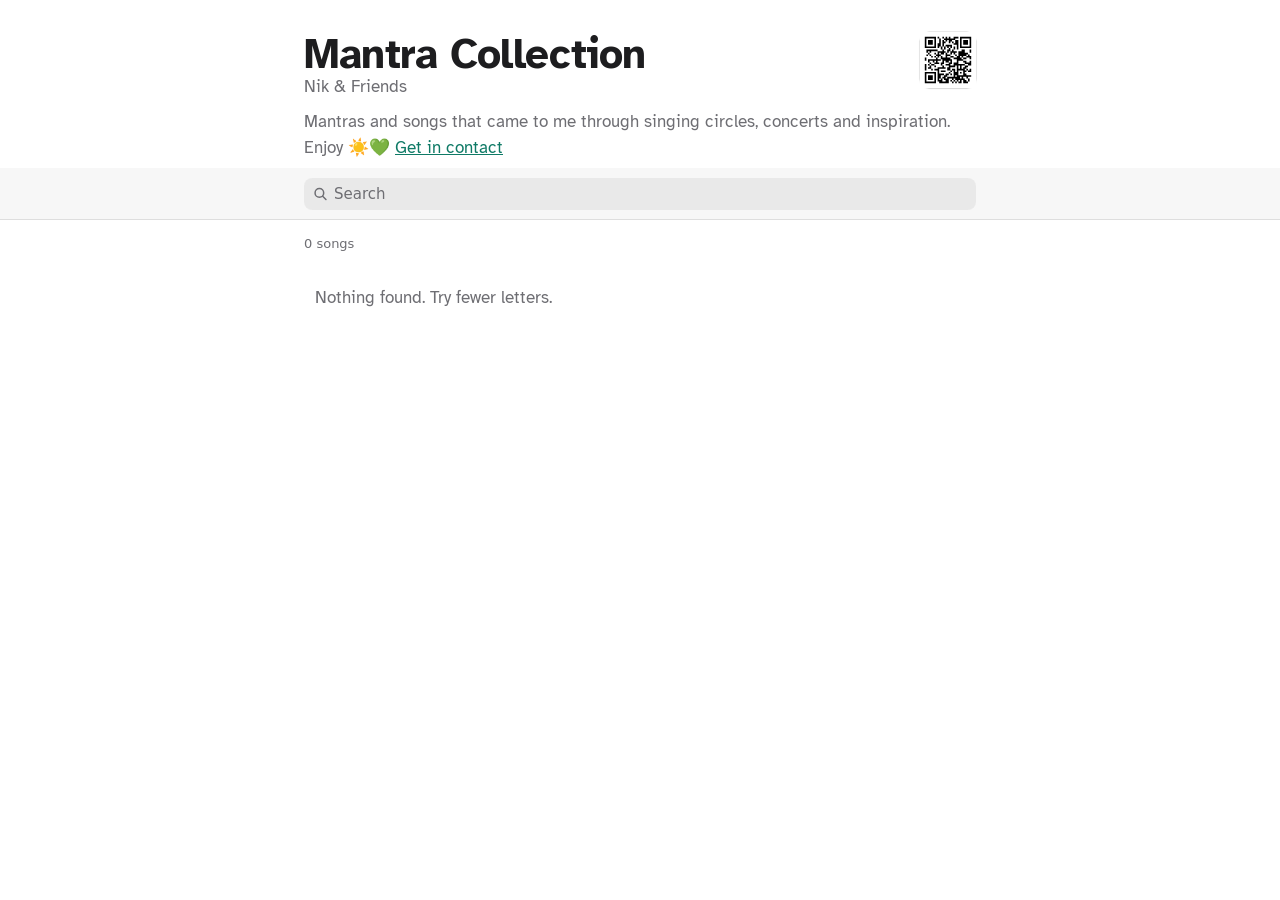
==== commit 908c637f: "QR code for music.nikschreiner.de in the header, large in a sheet Co-Authored-By: Claude Opus 5.5 <n" ====
--- a/index.html
+++ b/index.html
@@ -92,7 +92,21 @@
   .top { padding-top: 2rem; padding-bottom: .5rem; }
   .top h1 { margin: 0; font-size: clamp(1.9rem, 7vw, 2.6rem); line-height: 1.1; letter-spacing: -.01em; }
   .top h1 small { display: block; font-size: 1.05rem; font-weight: 400; letter-spacing: 0; color: var(--ink-soft); }
+  .top-row { display: flex; align-items: flex-start; justify-content: space-between; gap: 1rem; }
+  .qr-btn { flex: none; width: 56px; height: 56px; padding: 0; border: 0; border-radius: 9px; background: #fff; box-shadow: var(--control-edge); cursor: pointer; -webkit-tap-highlight-color: transparent; }
+  .qr-btn svg { display: block; width: 100%; height: 100%; }
+  .qr-btn:active { transform: scale(.96); }
   .hello { margin: .8rem 0 0; color: var(--ink-soft); }
+
+  /* The sheet with the large QR code */
+  dialog { width: min(22rem, calc(100vw - 2rem)); padding: 1.2rem 1.2rem 1rem; border: 0; border-radius: 14px; background: var(--window); color: var(--ink); text-align: center;
+    box-shadow: 0 0 0 .5px var(--line), 0 20px 60px rgba(0, 0, 0, .35); }
+  dialog::backdrop { background: rgba(0, 0, 0, .35); }
+  dialog h2 { margin: 0 0 .8rem; font: 600 15px/1.3 var(--ui); }
+  dialog p { margin: .7rem 0 1rem; font: 400 15px/1.3 var(--ui); }
+  .qr-big { display: block; width: 100%; height: auto; border-radius: 10px; box-shadow: 0 0 0 .5px var(--line); }
+  .sheet-btns { display: flex; justify-content: flex-end; gap: 8px; }
+  .sheet-btns .btn { padding: 0 1em; }
   .searchbar { position: sticky; top: 0; z-index: 2; padding: .6rem 0; background: var(--bar); -webkit-backdrop-filter: saturate(180%) blur(20px); backdrop-filter: saturate(180%) blur(20px); border-bottom: .5px solid var(--line); }
   .search { position: relative; display: block; }
   .search svg { position: absolute; left: 9px; top: 50%; width: 15px; height: 15px; transform: translateY(-50%); color: var(--ink-soft); pointer-events: none; }
@@ -119,7 +133,8 @@
   .install-how svg { vertical-align: -3px; }
 
   /* A song */
-  .bar { position: sticky; top: 0; z-index: 2; background: var(--bar); -webkit-backdrop-filter: saturate(180%) blur(20px); backdrop-filter: saturate(180%) blur(20px); border-bottom: .5px solid var(--line); }
+  /* not pinned: while playing, the whole screen belongs to the song */
+  .bar { background: var(--bar); -webkit-backdrop-filter: saturate(180%) blur(20px); backdrop-filter: saturate(180%) blur(20px); border-bottom: .5px solid var(--line); }
   .bar .wrap { display: flex; flex-wrap: wrap; align-items: center; gap: 8px 10px; padding-top: 8px; padding-bottom: 8px; }
   .back svg { width: 17px; height: 17px; }
   .spacer { flex: 1; }
@@ -176,8 +191,13 @@
 <body>
 
 <div id="home">
+  <!-- The QR code for https://music.nikschreiner.de, drawn once and shown small in the header and large in the sheet -->
+  <svg width="0" height="0" style="position:absolute" aria-hidden="true"><symbol id="qr" viewBox="-3 -3 35 35"><rect x="-3" y="-3" width="35" height="35" rx="2" fill="#fff"/><path fill="#000" d="M0 0h7v1h-7zM8 0h1v1h-1zM11 0h1v1h-1zM13 0h1v1h-1zM15 0h1v1h-1zM18 0h3v1h-3zM22 0h7v1h-7zM0 1h1v1h-1zM6 1h1v1h-1zM9 1h1v1h-1zM12 1h7v1h-7zM22 1h1v1h-1zM28 1h1v1h-1zM0 2h1v1h-1zM2 2h3v1h-3zM6 2h1v1h-1zM9 2h1v1h-1zM11 2h1v1h-1zM13 2h1v1h-1zM15 2h2v1h-2zM19 2h2v1h-2zM22 2h1v1h-1zM24 2h3v1h-3zM28 2h1v1h-1zM0 3h1v1h-1zM2 3h3v1h-3zM6 3h1v1h-1zM9 3h1v1h-1zM11 3h2v1h-2zM15 3h1v1h-1zM17 3h1v1h-1zM19 3h2v1h-2zM22 3h1v1h-1zM24 3h3v1h-3zM28 3h1v1h-1zM0 4h1v1h-1zM2 4h3v1h-3zM6 4h1v1h-1zM8 4h2v1h-2zM11 4h1v1h-1zM18 4h3v1h-3zM22 4h1v1h-1zM24 4h3v1h-3zM28 4h1v1h-1zM0 5h1v1h-1zM6 5h1v1h-1zM8 5h2v1h-2zM11 5h1v1h-1zM13 5h4v1h-4zM20 5h1v1h-1zM22 5h1v1h-1zM28 5h1v1h-1zM0 6h7v1h-7zM8 6h1v1h-1zM10 6h1v1h-1zM12 6h1v1h-1zM14 6h1v1h-1zM16 6h1v1h-1zM18 6h1v1h-1zM20 6h1v1h-1zM22 6h7v1h-7zM10 7h1v1h-1zM12 7h1v1h-1zM15 7h1v1h-1zM18 7h1v1h-1zM20 7h1v1h-1zM1 8h7v1h-7zM11 8h1v1h-1zM14 8h2v1h-2zM17 8h1v1h-1zM23 8h2v1h-2zM28 8h1v1h-1zM1 9h1v1h-1zM3 9h1v1h-1zM8 9h5v1h-5zM14 9h1v1h-1zM16 9h4v1h-4zM21 9h4v1h-4zM28 9h1v1h-1zM2 10h1v1h-1zM6 10h1v1h-1zM8 10h1v1h-1zM10 10h2v1h-2zM13 10h1v1h-1zM16 10h1v1h-1zM18 10h1v1h-1zM21 10h6v1h-6zM1 11h1v1h-1zM3 11h1v1h-1zM7 11h3v1h-3zM13 11h3v1h-3zM19 11h1v1h-1zM21 11h5v1h-5zM27 11h1v1h-1zM4 12h1v1h-1zM6 12h1v1h-1zM8 12h1v1h-1zM10 12h1v1h-1zM13 12h1v1h-1zM16 12h2v1h-2zM20 12h2v1h-2zM23 12h1v1h-1zM26 12h3v1h-3zM0 13h1v1h-1zM7 13h1v1h-1zM10 13h6v1h-6zM18 13h5v1h-5zM24 13h2v1h-2zM28 13h1v1h-1zM0 14h1v1h-1zM2 14h8v1h-8zM11 14h6v1h-6zM20 14h4v1h-4zM2 15h1v1h-1zM5 15h1v1h-1zM7 15h1v1h-1zM11 15h1v1h-1zM13 15h2v1h-2zM16 15h1v1h-1zM20 15h1v1h-1zM24 15h2v1h-2zM28 15h1v1h-1zM3 16h1v1h-1zM6 16h3v1h-3zM10 16h2v1h-2zM15 16h2v1h-2zM18 16h3v1h-3zM25 16h4v1h-4zM0 17h1v1h-1zM2 17h1v1h-1zM4 17h2v1h-2zM10 17h1v1h-1zM13 17h3v1h-3zM18 17h7v1h-7zM27 17h2v1h-2zM0 18h1v1h-1zM3 18h1v1h-1zM6 18h1v1h-1zM11 18h1v1h-1zM15 18h4v1h-4zM20 18h1v1h-1zM22 18h1v1h-1zM25 18h2v1h-2zM0 19h1v1h-1zM2 19h2v1h-2zM8 19h5v1h-5zM14 19h2v1h-2zM20 19h1v1h-1zM22 19h1v1h-1zM24 19h2v1h-2zM0 20h1v1h-1zM4 20h1v1h-1zM6 20h3v1h-3zM14 20h2v1h-2zM17 20h2v1h-2zM20 20h5v1h-5zM26 20h1v1h-1zM28 20h1v1h-1zM8 21h1v1h-1zM10 21h3v1h-3zM16 21h1v1h-1zM18 21h1v1h-1zM20 21h1v1h-1zM24 21h2v1h-2zM27 21h2v1h-2zM0 22h7v1h-7zM8 22h1v1h-1zM15 22h1v1h-1zM18 22h3v1h-3zM22 22h1v1h-1zM24 22h1v1h-1zM0 23h1v1h-1zM6 23h1v1h-1zM8 23h4v1h-4zM13 23h2v1h-2zM16 23h1v1h-1zM18 23h3v1h-3zM24 23h2v1h-2zM0 24h1v1h-1zM2 24h3v1h-3zM6 24h1v1h-1zM8 24h2v1h-2zM12 24h2v1h-2zM18 24h1v1h-1zM20 24h9v1h-9zM0 25h1v1h-1zM2 25h3v1h-3zM6 25h1v1h-1zM8 25h2v1h-2zM11 25h2v1h-2zM14 25h8v1h-8zM23 25h1v1h-1zM26 25h1v1h-1zM0 26h1v1h-1zM2 26h3v1h-3zM6 26h1v1h-1zM8 26h1v1h-1zM10 26h1v1h-1zM12 26h3v1h-3zM17 26h1v1h-1zM19 26h6v1h-6zM27 26h1v1h-1zM0 27h1v1h-1zM6 27h1v1h-1zM8 27h3v1h-3zM13 27h2v1h-2zM16 27h1v1h-1zM18 27h1v1h-1zM20 27h1v1h-1zM22 27h1v1h-1zM24 27h2v1h-2zM27 27h1v1h-1zM0 28h7v1h-7zM9 28h6v1h-6zM17 28h1v1h-1zM19 28h1v1h-1zM21 28h2v1h-2zM24 28h3v1h-3z"/></symbol></svg>
   <header class="wrap top">
-    <h1>Mantra Collection <small>Nik &amp; Friends</small></h1>
+    <div class="top-row">
+      <h1>Mantra Collection <small>Nik &amp; Friends</small></h1>
+      <button class="qr-btn" id="qrBtn" type="button" aria-label="Show the QR code to share this collection"><svg viewBox="0 0 35 35" aria-hidden="true"><use href="#qr" x="0" y="0" width="35" height="35"/></svg></button>
+    </div>
     <p class="hello">Mantras and songs that came to me through singing circles, concerts and inspiration. Enjoy ☀️💚
       <a href="https://linktr.ee/nikschreiner">Get in contact</a></p>
     <!-- Shown only where it helps: Android/Chrome (one tap installs) and iPhone/iPad Safari (tap shows the two steps) -->
@@ -199,6 +219,17 @@
     <ul id="list"></ul>
   </main>
 </div>
+
+<dialog id="share" aria-labelledby="shareTitle">
+  <h2 id="shareTitle">Share the collection</h2>
+  <svg class="qr-big" viewBox="0 0 35 35" role="img" aria-label="QR code for music.nikschreiner.de"><use href="#qr" x="0" y="0" width="35" height="35"/></svg>
+  <p><a href="https://music.nikschreiner.de">music.nikschreiner.de</a></p>
+  <div class="sheet-btns">
+    <button class="btn" id="shareCopy" type="button">Copy link</button>
+    <button class="btn" id="shareSend" type="button" hidden>Share…</button>
+    <button class="btn primary" id="shareDone" type="button">Done</button>
+  </div>
+</dialog>
 
 <div id="page" hidden>
   <div class="bar"><div class="wrap">
